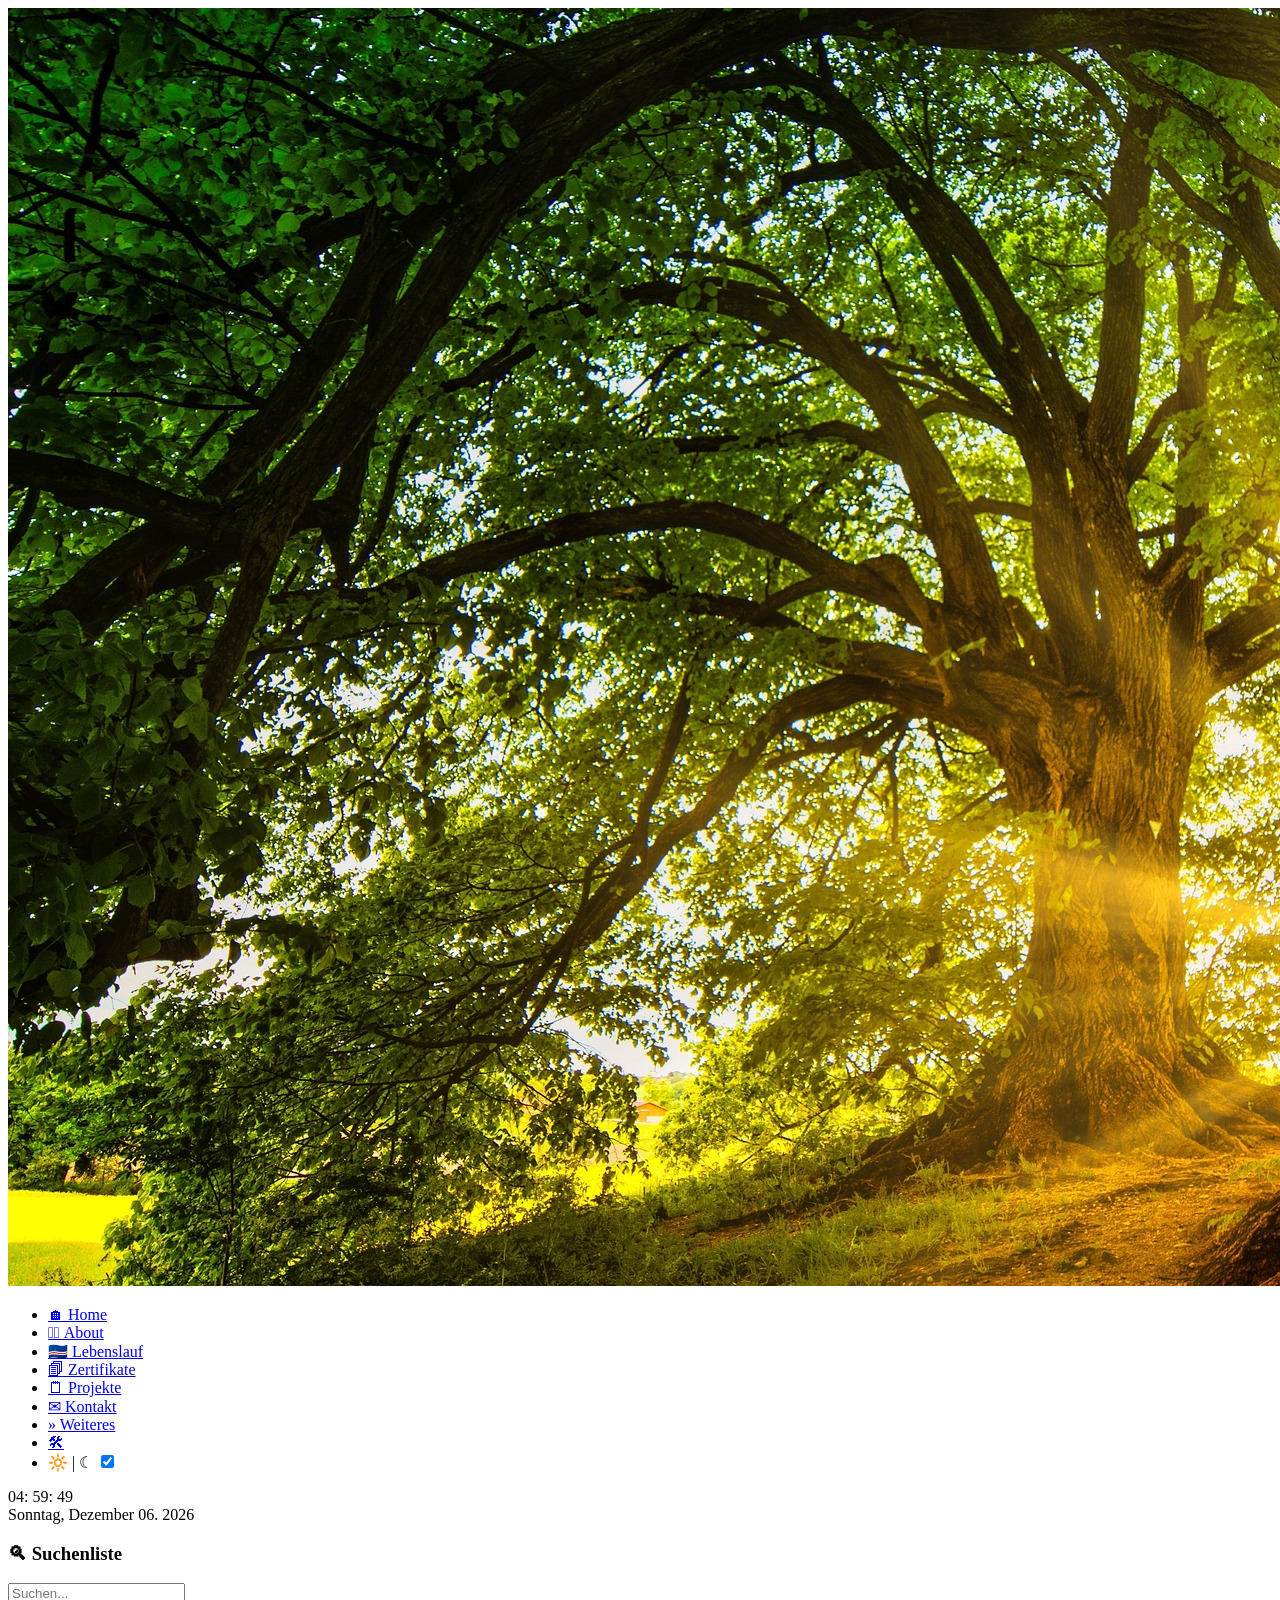
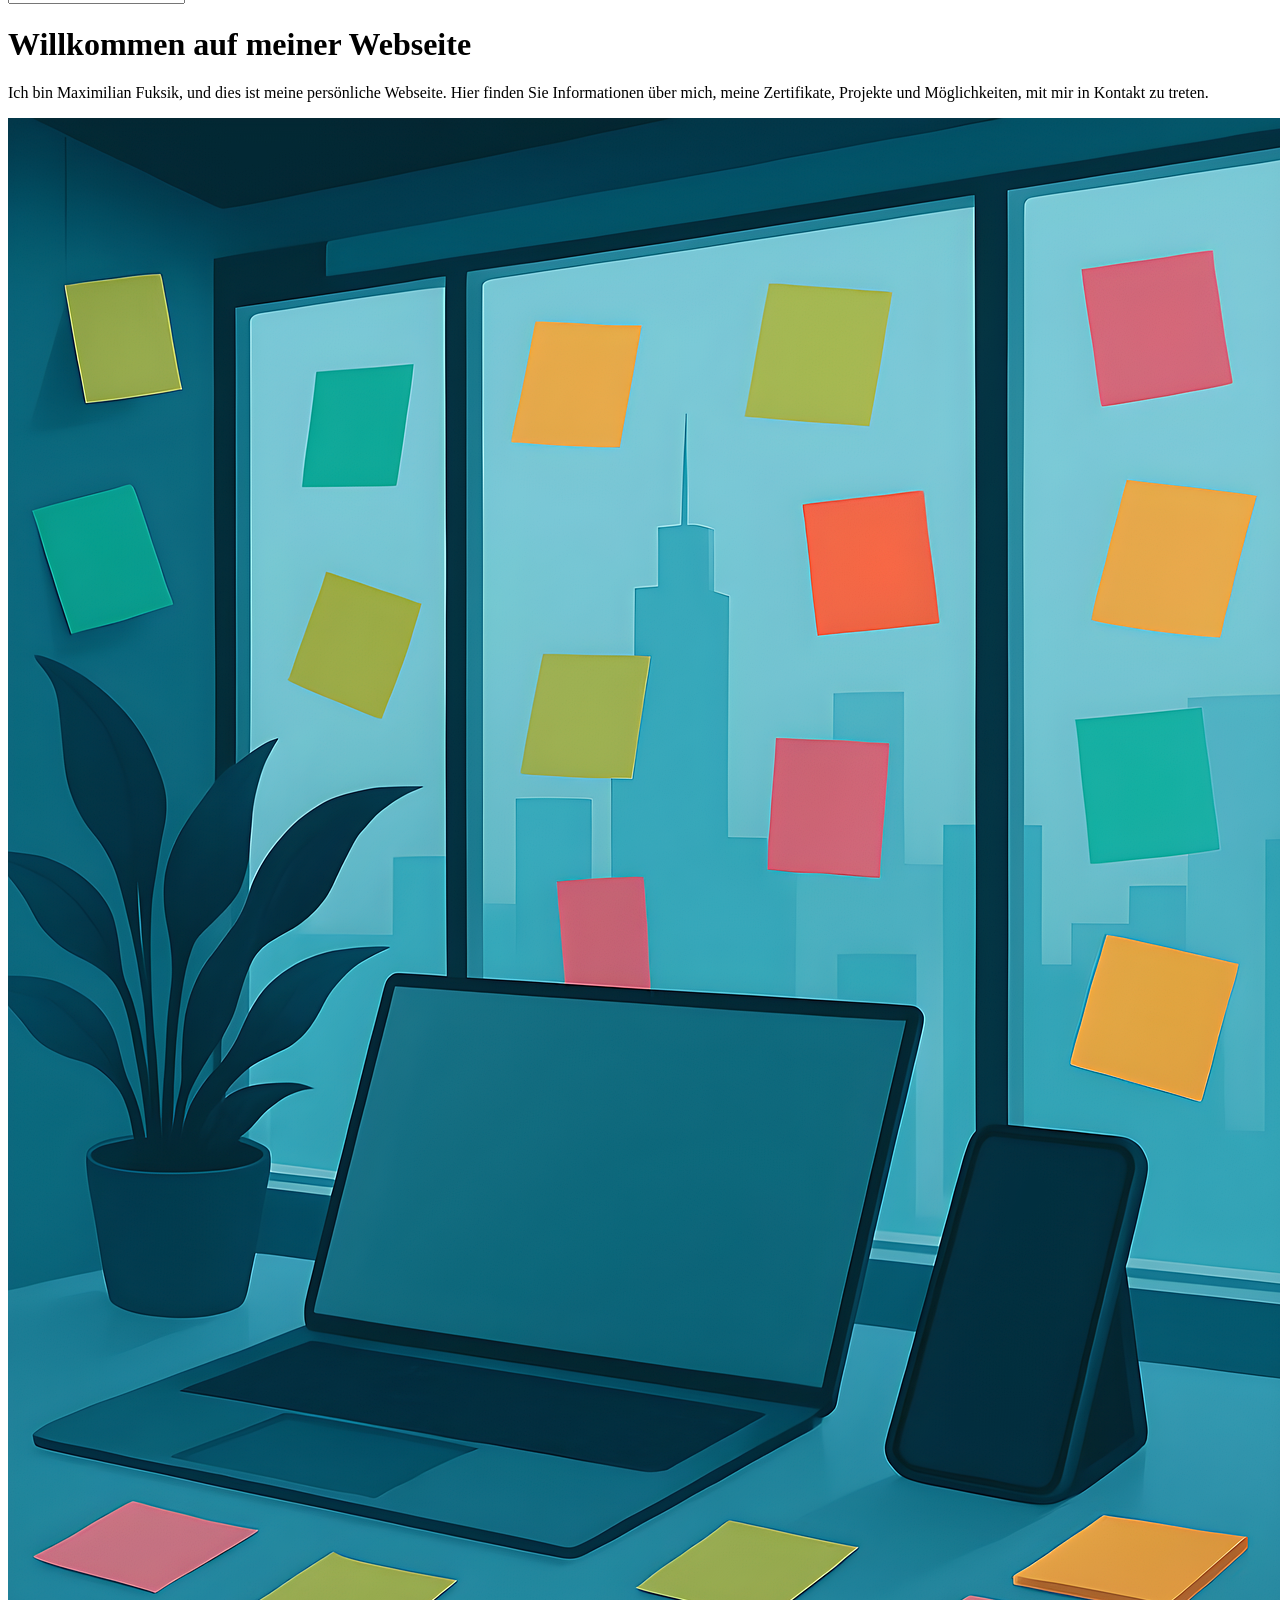
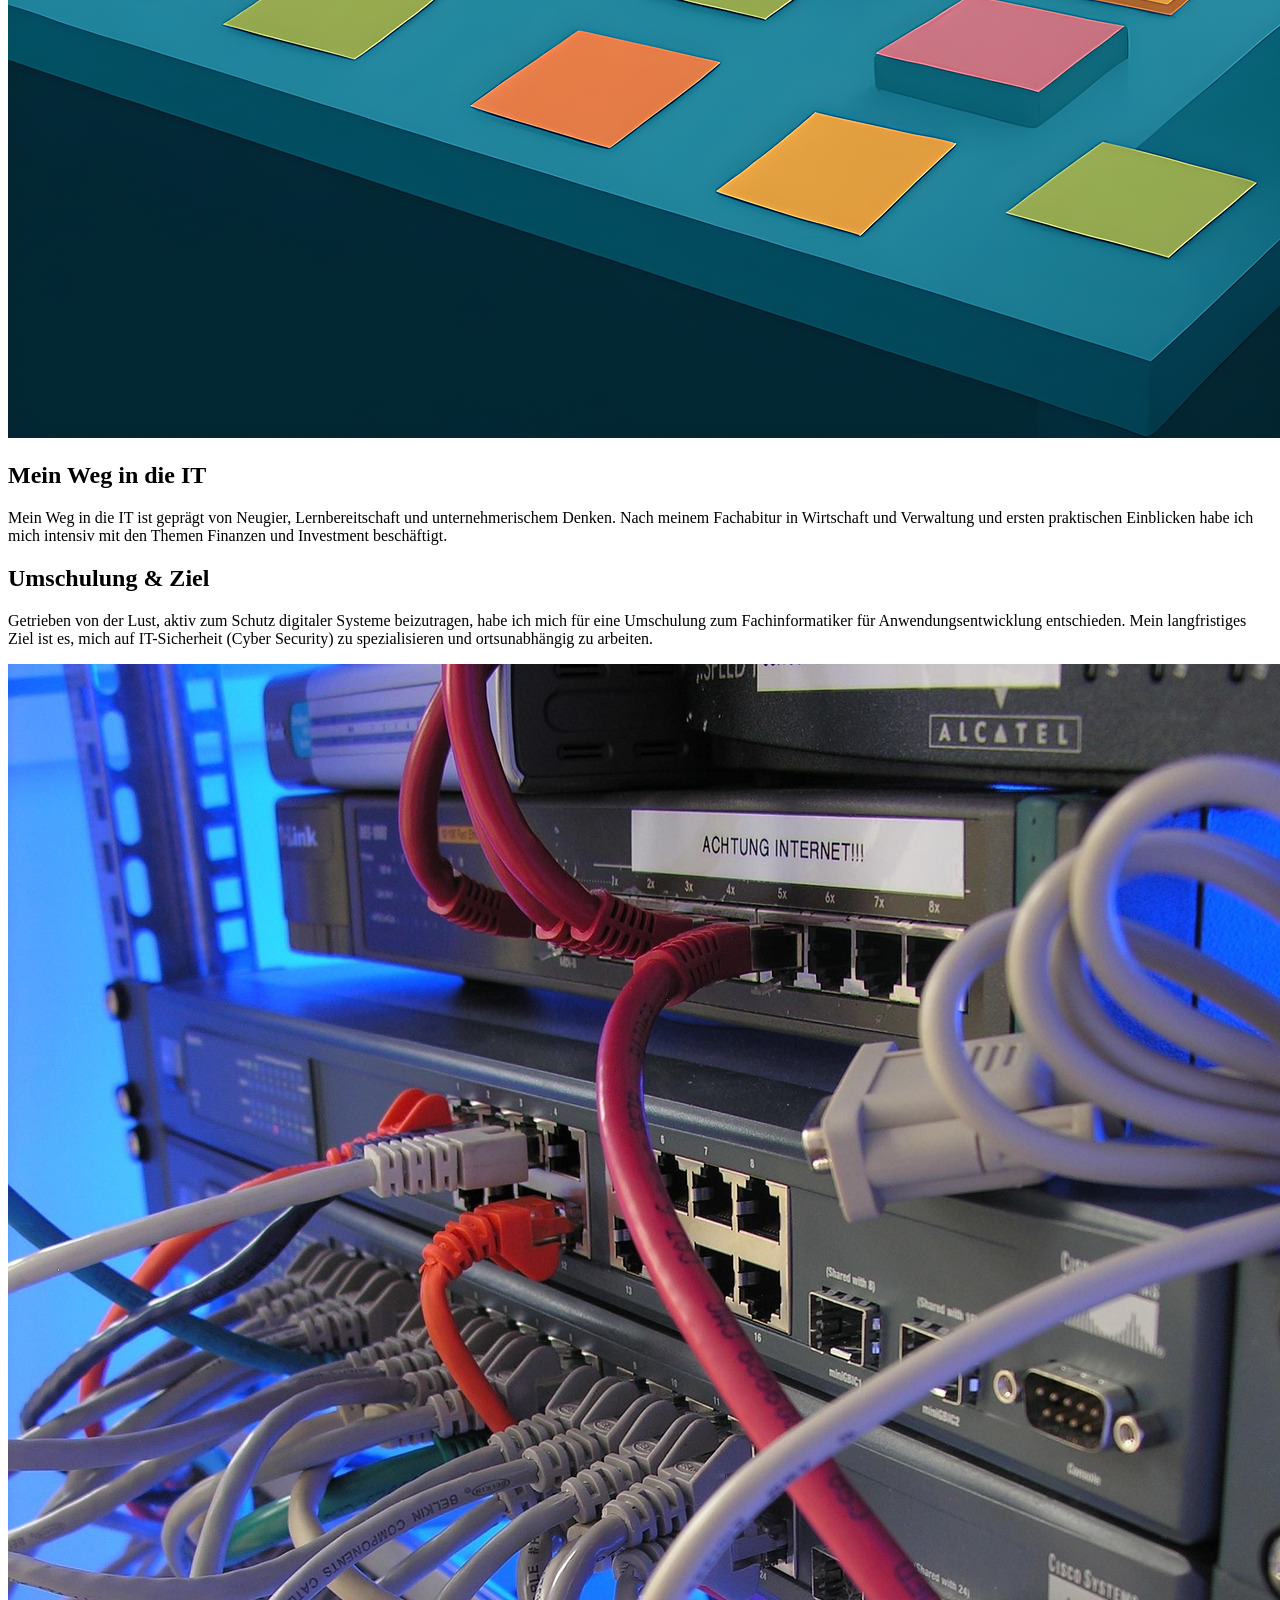
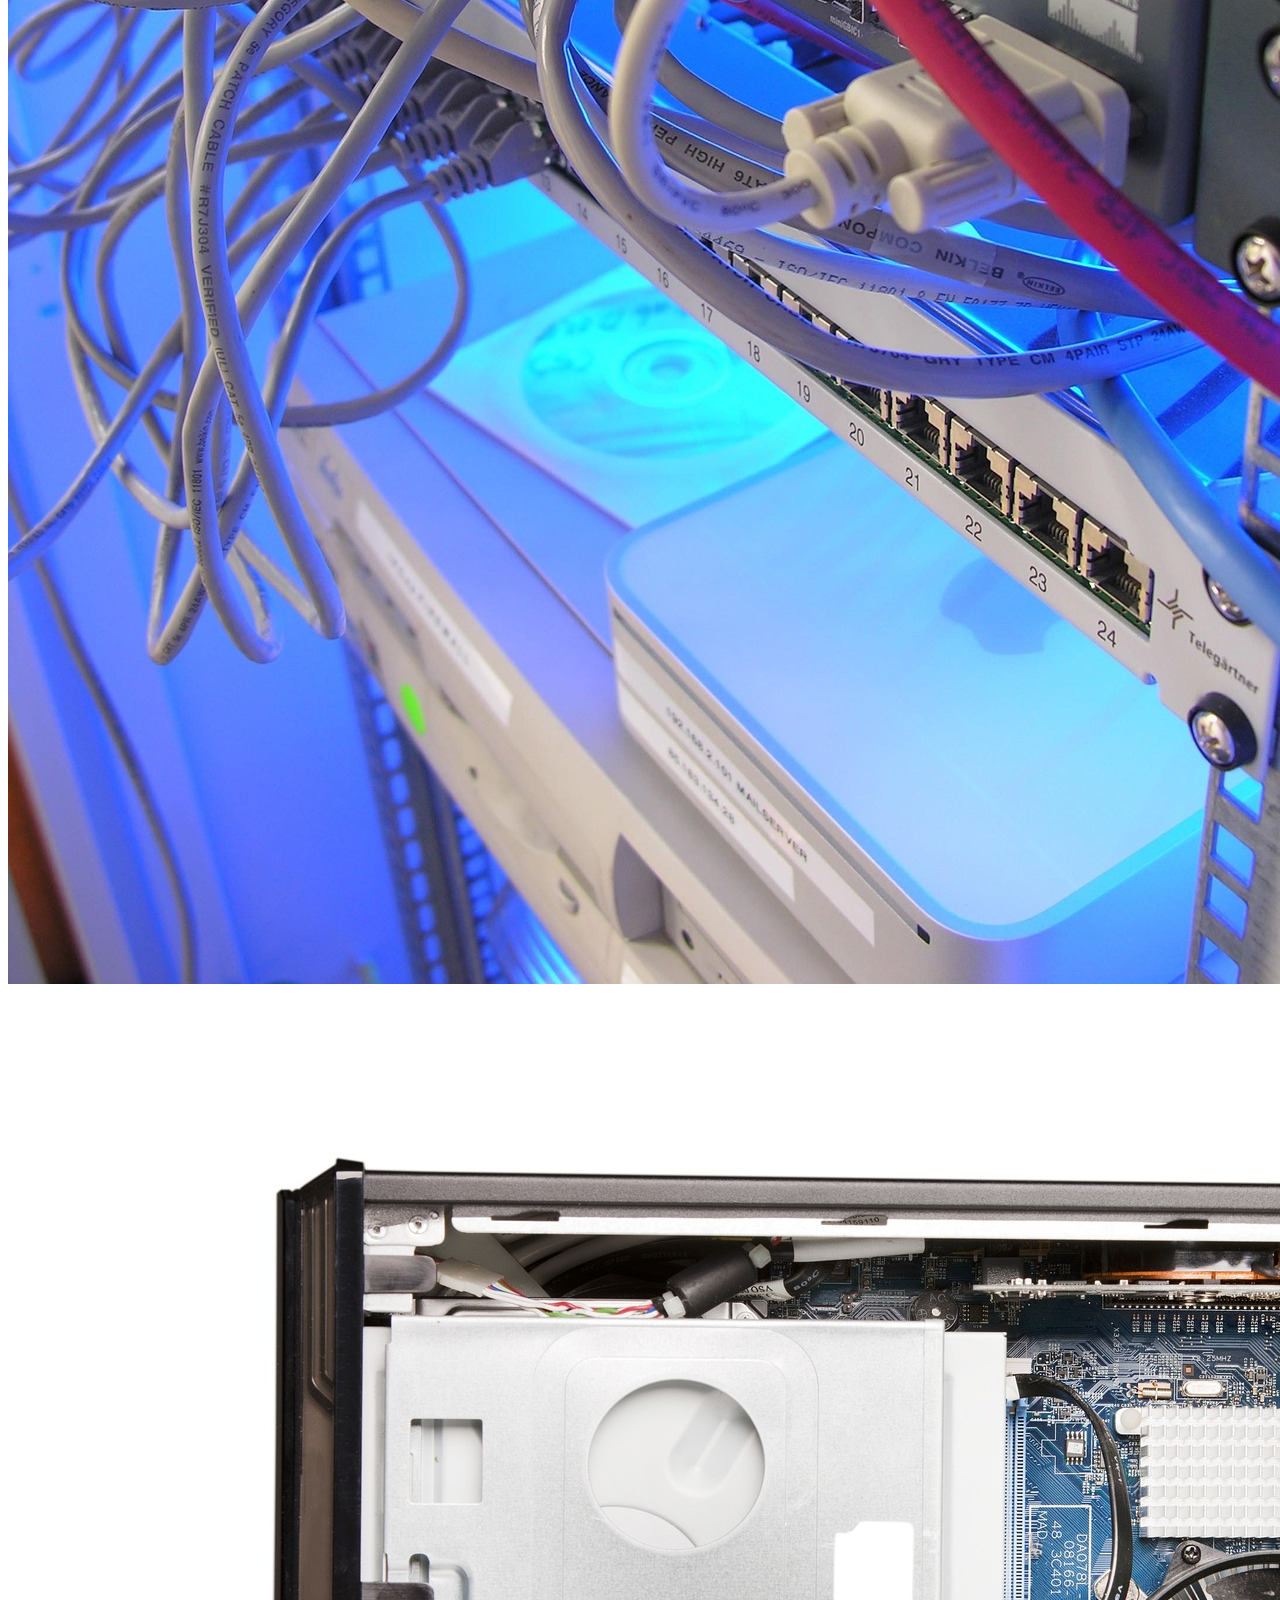
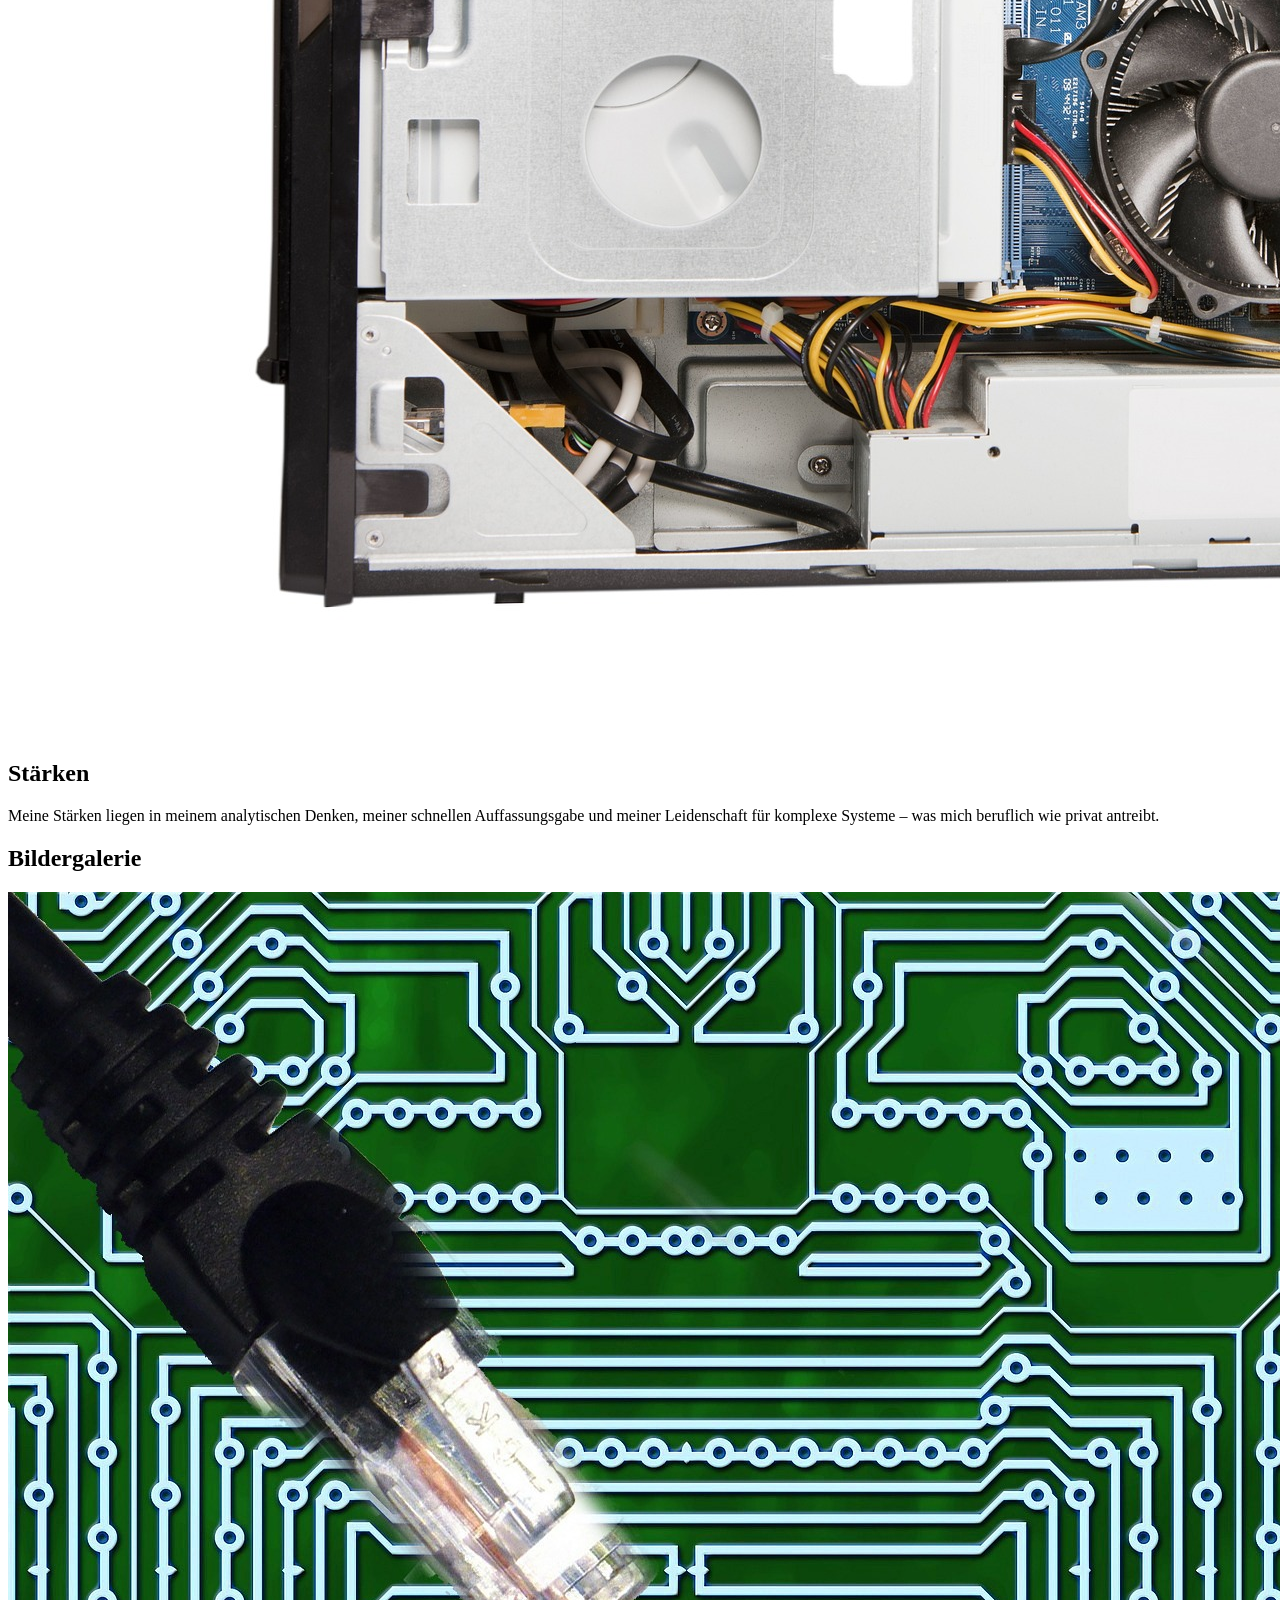
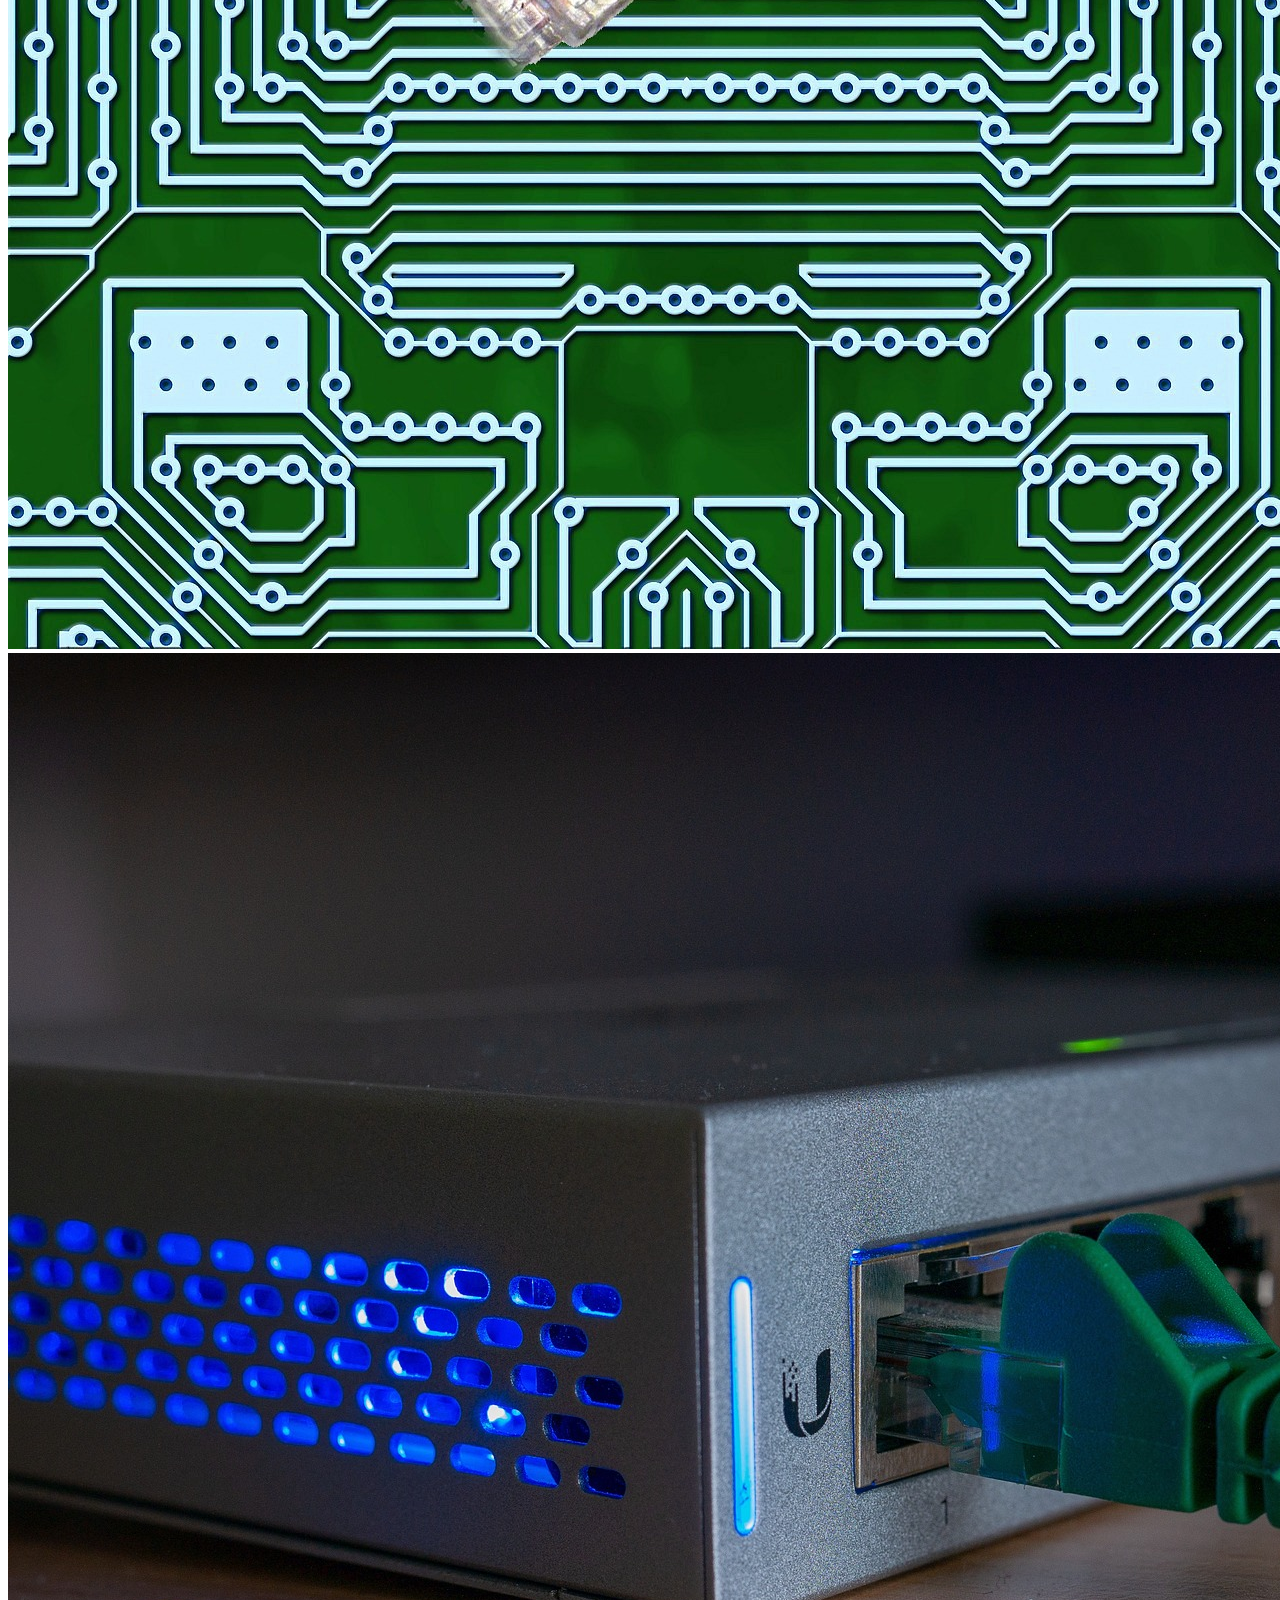
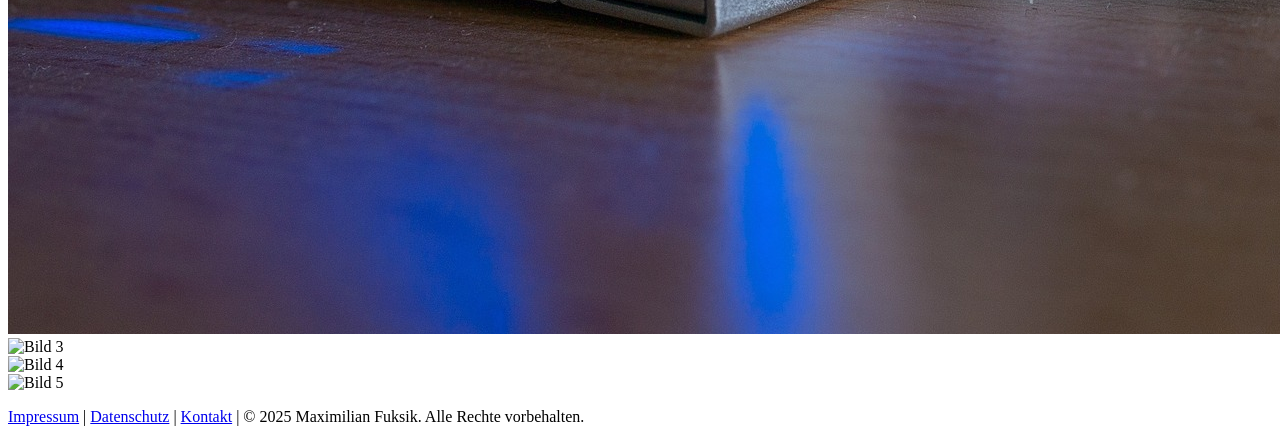
==== index.html @ 9f02c75e "Clean UP" ====
<!DOCTYPE html>
<html lang="de">
<head>
    <meta charset="UTF-8">
    <meta name="viewport" content="width=device-width, initial-scale=1.0">
    <link id="light" rel="stylesheet" href="/assets/stylesheet.css">
    <title>Maximilian Fuksik</title>
</head>
<body>
<!-- HEAD -->
        <header>
            <img src="/assets/images/trees-8563877_1920.jpg" class="header-image" alt="Header Bild mit Bäumen">
            <div class="header-content">
             <div class="icon"></div>
<!-- Navigations-Bar--> 
                <div id="nav">
                    <nav>
                        <ul>
                            <li><a href="index.html"> 🏠︎ Home</a></li>
                            <li><a href="about.html"> 𓂃🖊 About</a></li>
                            <li><a href="cv.html"> 🇨🇻 Lebenslauf</a></li>      
                            <li><a href="certificate.html"> 🗐 Zertifikate</a></li>    
                            <li><a href="project.html"> 🗒 Projekte</a></li>    <!-- In Progress -->
                            <li><a href="contact.html"> ✉ Kontakt</a></li>    <!-- In Progress -->
                            <li><a href="weiteres.html"> » Weiteres</a></li> <!-- In Progress -->
                            <li><a href="#"> 🛠 </a></li>
                            <!-- Dark Mode als Listenelement -->
                            <li class="dark-mode-item">
                                <span id="dayNight"> 🔆 | ☾ </span>
                                <label class="darkMode" for="toggle-checkbox">
                                    <input type="checkbox" id="toggle-checkbox">
                                    <span class="d-btn"></span>
                                </label>
                            </li>
                        </ul>
                    </nav>
                </div>
            </div>
<!-- Clock -->
            <div id="clock">
                <div class="time">
                    <span id="hours"></span><span class="separator">:</span>
                    <span id="minutes"></span><span class="separator">:</span>
                    <span id="seconds"></span>
                </div>
                <div id="date"></div>
            </div>
        </header>

<!-- EIN Container für alles -->
<div class="container">
    <!-- SIDEBAR -->
    <aside class="sidebar">
        <div class="widget search-widget">
            <h3> 🔍︎ Suchenliste</h3>
            <span class="search-icon"></span>
            <input type="text" placeholder="Suchen...">
        </div>
    </aside>
<!-- MAIN -->
    <main>
        <div class="welcome">
            <h1>Willkommen auf meiner Webseite</h1>
            <p>Ich bin Maximilian Fuksik, und dies ist meine persönliche Webseite. Hier finden Sie Informationen über mich, meine Zertifikate, Projekte und Möglichkeiten, mit mir in Kontakt zu treten.</p>
        </div>

<!-- Über mich mit Bild/Text Blöcken -->
        <section class="about-section">
            <div class="about-item">
                <div class="about-image">
                    <img src="/assets/images/office-9582092_1920.png" alt="Über mich Bild 1">
                </div>
                <div class="about-text">
                    <h2>Mein Weg in die IT</h2>
                    <p>Mein Weg in die IT ist geprägt von Neugier, Lernbereitschaft und unternehmerischem Denken. Nach meinem Fachabitur in Wirtschaft und Verwaltung und ersten praktischen Einblicken habe ich mich intensiv mit den Themen Finanzen und Investment beschäftigt.</p>
                </div>
            </div>

            <div class="about-item reverse">
                <div class="about-text">
                    <h2>Umschulung & Ziel</h2>
                    <p>Getrieben von der Lust, aktiv zum Schutz digitaler Systeme beizutragen, habe ich mich für eine Umschulung zum Fachinformatiker für Anwendungsentwicklung entschieden. Mein langfristiges Ziel ist es, mich auf IT-Sicherheit (Cyber Security) zu spezialisieren und ortsunabhängig zu arbeiten.</p>
                </div>
                <div class="about-image">
                    <img src="/assets/images/network-197303_1920.jpg" alt="Über mich Bild 2">
                </div>
            </div>

            <div class="about-item">
                <div class="about-image">
                    <img src="/assets/images/computer-2162153_1920.jpg" alt="Über mich Bild 3">
                </div>
                <div class="about-text">
                    <h2>Stärken</h2>
                    <p>Meine Stärken liegen in meinem analytischen Denken, meiner schnellen Auffassungsgabe und meiner Leidenschaft für komplexe Systeme – was mich beruflich wie privat antreibt.</p>
                </div>
            </div>
        </section>
        
<!-- Galerie -->
        <section class="gallery">
            <h2>Bildergalerie</h2>
            <div class="gallery-grid">
                <div class="gallery-item"><img src="/assets/images/circuit-board-279987_1920.jpg" alt="Bild 1"></div>
                <div class="gallery-item"><img src="/assets/images/switch-6955359_1920.jpg" alt="Bild 2"></div>
                <div class="gallery-item"><img src="pic/beispiel3.jpg" alt="Bild 3"></div>
                <div class="gallery-item"><img src="pic/beispiel4.jpg" alt="Bild 4"></div>
                <div class="gallery-item"><img src="pic/beispiel5.jpg" alt="Bild 5"></div>
            </div>
        </section>
    </main>
</div>
    
<!-- FOOTER -->
<footer>
    <p>
        <a href="/legal/legalnotice.html">Impressum</a> | 
        <a href="/legal/privacypolicy.html">Datenschutz</a> | 
        <a href="contact.html">Kontakt</a> | 
        © 2025 Maximilian Fuksik. Alle Rechte vorbehalten.
    </p>
</footer>

<script src="/assets/script.js"></script>
<script src="/assets/cv-loader.js"></script>
</body>
</html>
---- assets/stylesheet.css ----
/* Grundlegendes Styling */
:root {
    /* Primäre Farbpalette */
    --primary-color: #2c3e50;
    --secondary-color: #2c3e50;
    --accent-color: #e74c3c;
    
    /* Hintergrund Farben */
    --bg-color: #f8f9fa;
    --card-bg: #ffffff;
    --light-bg: #f9f9f9;
    
    /* Text Farben */
    --text-color: #333333;
    --text-light: #555555;
    --text-lighter: #777777;
    --text-on-dark: #ffffff;
    
    /* Border/Outline Farben */
    --border-color: #dddddd;
    --border-light: #eeeeee;
    
    /* Effekte */
    --shadow: 0 2px 15px rgba(0,0,0,0.08);
    --shadow-dark: 0 4px 12px rgba(0,0,0,0.25);
    --transition: all 0.3s ease;
    
    /* Spezielle Farben */
    --nav-bg: rgba(255, 255, 255, 0.15);
    --nav-border: rgba(255, 255, 255, 0.3);
    --clock-bg: rgba(255, 255, 255, 0.15);
    --footer-bg: var(--primary-color);
    --welcome-gradient: linear-gradient(135deg, var(--primary-color), var(--secondary-color));
    --header-gradient: linear-gradient(to bottom, rgba(0,0,0,0.7) 0%, rgba(0,0,0,0.3) 100%);
}

* {
    margin: 0;
    padding: 0;
    box-sizing: border-box;
    font-family: 'Segoe UI', Tahoma, Geneva, Verdana, sans-serif;
}

body {
    background-color: var(--bg-color);
    color: var(--text-color);
    line-height: 1.6;
    min-height: 100vh;
    display: flex;
    flex-direction: column;
}

/* Haupt-Container */
.container {
    max-width: 1800px;
    width: 100%;
    margin: 0 auto;
    display: grid;
    grid-template-columns: 1fr 3fr;
    grid-gap: 20px;
    padding: 0 20px;
    flex: 1;
}

/* Header */
header {
    width: 100%;
    position: relative;
    margin-bottom: 20px;
}

.header-image {
    width: 100%;
    height: 300px;
    object-fit: cover;
    display: block;
}

.header-content {
    position: absolute;
    top: 0;
    left: 0;
    width: 100%;
    height: 100%;
    display: flex;
    flex-direction: column;
    justify-content: space-between;
    padding: 20px;
    background: var(--header-gradient);
    color: var(--text-on-dark);
}

.icon {
    display: flex;
    flex-direction: column;
    gap: 8px;
}

.icon img {
    width: 50px;
    height: 50px;
    border-radius: 50%;
    background-color: var(--card-bg);
    padding: 2px;
}

.home-link {
    color: var(--text-on-dark);
    text-decoration: none;
    font-size: 18px;
    font-weight: 500;
}

/* Navigation */
#nav {
    background: var(--nav-bg);
    backdrop-filter: blur(6px);
    padding: 12px 20px;
    border-radius: 50px;
    border: 2px solid var(--nav-border);
    box-shadow: var(--shadow-dark);
    margin-top: 10px;
    position: relative;
}

#nav ul {
    display: flex;
    justify-content: center;
    align-items: center;
    list-style: none;
    gap: 25px;
    flex-wrap: nowrap;
    padding-left: 0;
    position: relative;
}

#nav ul li a {
    text-decoration: none;
    color: var(--text-on-dark);
    transition: color 0.3s;
    font-weight: 500;
    font-size: 18px;
    white-space: nowrap;
}

#nav ul li a:hover {
    color: var(--primary-color);
}

/* Darkmode Switch */
.dark-mode-item {
    position: absolute;
    right: 20px;
    top: 50%;
    transform: translateY(-50%);
    display: flex;
    align-items: center;
    gap: 10px;
    white-space: nowrap;
}

#dayNight {
    font-size: 18px;
    color: var(--text-on-dark);
    margin-right: 10px;
}

.darkMode {
    position: relative;
    display: inline-block;
    width: 60px;
    height: 30px;
}

.darkMode input {
    display: none;
}

.darkMode .d-btn {
    position: absolute;
    cursor: pointer;
    width: 100%;
    height: 100%;
    background-color: rgba(255, 255, 255, 0.2);
    backdrop-filter: blur(6px);
    border-radius: 30px;
    border: 1px solid rgba(255, 255, 255, 0.4);
    transition: background .3s;
}

.darkMode .d-btn::before {
    content: "";
    position: absolute;
    height: 24px;
    width: 24px;
    top: 3px;
    left: 3px;
    background: var(--card-bg);
    border-radius: 50%;
    transition: .3s;
}

.darkMode input:checked + .d-btn {
    background: rgba(0,0,0,0.3);
}

.darkMode input:checked + .d-btn:before {
    transform: translate(30px);
    background: var(--text-lighter); /*t c*/
}

/* Sidebar */
.sidebar {
    background-color: var(--card-bg);
    padding: 20px;
    border-radius: 8px;
    box-shadow: var(--shadow);
    grid-column: 1;
    height: fit-content;
    border: 1px solid var(--border-color);
}

.widget {
    margin-bottom: 30px;
}

.widget h3 {
    border-bottom: 2px solid var(--primary-color);
    padding-bottom: 10px;
    margin-bottom: 15px;
    color: var(--primary-color);
}

.search-widget {
    position: relative;
}

.search-widget input {
    padding-left: 40px;
    width: 100%;
    padding: 10px;
    border: 1px solid var(--border-color);
    border-radius: 4px;
    font-size: 16px;
    background-color: var(--card-bg);
    color: var(--text-color);
}

.search-widget input::placeholder {
    color: var(--text-lighter);
}

.search-icon {
    position: absolute;
    left: 12px;
    top: 10px;
    color: var(--text-lighter);
}

/* Main Content */
main {
    background-color: var(--card-bg);
    padding: 25px;
    border-radius: 8px;
    box-shadow: var(--shadow);
    grid-column: 2;
    margin-bottom: 30px;
    border: 1px solid var(--border-color);
}

h1, h2, h3, h4, h5, h6 {
    color: var(--text-color);
}

h2 {
    color: var(--primary-color);
    margin-bottom: 20px;
}

/* Welcome Section */
.welcome {
    margin-bottom: 40px;
    padding: 20px;
    background: var(--welcome-gradient);
    color: var(--text-on-dark);
    border-radius: 12px;
    border: 1px solid var(--border-color);
}

.welcome h1 {
    color: var(--text-on-dark);
    margin-bottom: 15px;
}

.welcome p {
    font-size: 1.1rem;
    line-height: 1.8;
    color: var(--text-on-dark);
}

/* About Section */
.about-section {
    display: flex;
    flex-direction: column;
    gap: 3rem;
    margin: 4rem 0;
}

.about-item {
    display: flex;
    align-items: center;
    gap: 2rem;
    flex-wrap: wrap;
    background-color: var(--light-bg);
    padding: 20px;
    border-radius: 12px;
    border: 1px solid var(--border-color);
}

.about-item.reverse {
    flex-direction: row-reverse;
}

.about-image {
    flex: 1 1 45%;
}

.about-image img {
    width: 100%;
    border-radius: 16px;
    box-shadow: var(--shadow);
    transition: var(--transition);
}

.about-image img:hover {
    transform: scale(1.03);
    box-shadow: 0 10px 25px rgba(0,0,0,0.25);
}

.about-text {
    flex: 1 1 50%;
}

.about-text h2 {
    font-size: 1.8rem;
    margin-bottom: 1rem;
    color: var(--text-color);
}

.about-text p {
    line-height: 1.6;
    color: var(--text-light);
}

/* Gallery */
.gallery {
    margin: 4rem 0;
}

.gallery h2 {
    text-align: center;
    margin-bottom: 2rem;
    font-size: 2rem;
    color: var(--text-color);
}

.gallery-grid {
    display: grid;
    grid-template-columns: repeat(auto-fit, minmax(250px, 1fr));
    gap: 1.5rem;
}

.gallery-item {
    overflow: hidden;
    border-radius: 16px;
    position: relative;
    box-shadow: var(--shadow);
    transition: var(--transition);
    background-color: var(--card-bg);
    border: 1px solid var(--border-color);
}

.gallery-item img {
    width: 100%;
    height: 200px;
    object-fit: cover;
    transition: var(--transition);
}

.gallery-item:hover {
    transform: translateY(-6px);
    box-shadow: var(--shadow-dark);
}

.gallery-item:hover img {
    transform: scale(1.08);
}

/* Buttons */
.btn, button {
    display: inline-block;
    background: var(--secondary-color);
    color: var(--text-on-dark);
    padding: 10px 20px;
    margin: 3px;
    border: none;
    border-radius: 6px;
    cursor: pointer;
    font-size: 16px;
    font-weight: 500;
    transition: var(--transition);
    text-align: center;
    text-decoration: none;
    width: fit-content;
    border: 1px solid var(--border-color);
}

.btn:hover, button:hover {
    background: var(--primary-color);
    transform: translateY(-2px);
    box-shadow: var(--shadow);
}

.btn-full {
    width: 100%;
}

/* Documents Section */
.documents-grid {
    display: grid;
    grid-template-columns: repeat(auto-fill, minmax(250px, 1fr));
    gap: 20px;
    margin-top: 20px;
}

.document-card {
    background: var(--light-bg);
    border-radius: 8px;
    overflow: hidden;
    box-shadow: var(--shadow);
    transition: var(--transition);
    border: 1px solid var(--border-color);
}

.document-card:hover {
    transform: translateY(-5px);
    box-shadow: var(--shadow-dark);
}

.document-icon {
    background: var(--primary-color);
    color: var(--text-on-dark);
    font-size: 2rem;
    padding: 20px;
    text-align: center;
}

.document-info {
    padding: 15px;
}

.document-info h4 {
    margin-bottom: 10px;
    color: var(--text-color);
}

.document-info p {
    color: var(--text-lighter);
}

.document-actions {
    display: flex;
    justify-content: space-between;
    margin-top: 10px;
}

/* Modal */
.modal {
    display: none;
    position: fixed;
    z-index: 1000;
    left: 0;
    top: 0;
    width: 100%;
    height: 100%;
    overflow: auto;
    background-color: rgba(0,0,0,0.7);
}

.modal-content {
    background-color: var(--card-bg);
    margin: 50px auto;
    padding: 20px;
    border-radius: 10px;
    width: 80%;
    max-width: 900px;
    position: relative;
    border: 1px solid var(--border-color);
    color: var(--text-color);
}

.close {
    color: var(--text-lighter);
    position: absolute;
    top: 10px;
    right: 20px;
    font-size: 28px;
    font-weight: bold;
    cursor: pointer;
}

.close:hover {
    color: var(--text-color);
}

/* Contact Form */
.form-group {
    margin-bottom: 20px;
}

.form-group label {
    display: block;
    margin-bottom: 8px;
    font-weight: bold;
    color: var(--text-color);
}

.form-group input, .form-group textarea {
    width: 100%;
    padding: 12px;
    border: 1px solid var(--border-color);
    border-radius: 4px;
    font-size: 1rem;
    background-color: var(--card-bg);
    color: var(--text-color);
}

.form-group input::placeholder,
.form-group textarea::placeholder {
    color: var(--text-lighter);
}

.form-group textarea {
    min-height: 150px;
    resize: vertical;
}

/* Upload Section */
.upload-section {
    margin-bottom: 30px;
}

.upload-area {
    border: 2px dashed var(--border-color);
    padding: 30px;
    text-align: center;
    border-radius: 8px;
    margin-bottom: 20px;
    transition: var(--transition);
    background-color: var(--light-bg);
}

.upload-area:hover {
    border-color: var(--primary-color);
    background-color: var(--bg-color);
}

.upload-icon {
    font-size: 3rem;
    color: var(--primary-color);
    margin-bottom: 15px;
}

/* Timeline Section */
.timeline-section {
    margin: 4rem 0;
    padding: 2rem;
}

.timeline-section h2 {
    text-align: center;
    margin-bottom: 2rem;
    font-size: 2rem;
    color: var(--text-color);
}

.timeline-box, .resume-documents {
    background: var(--card-bg);
    padding: 2rem;
    border-radius: 16px;
    box-shadow: var(--shadow-dark);
    width: 100%;
    border: 1px solid var(--border-color);
}

/* Horizontal Timeline */
.timeline-horizontal {
    display: flex;
    justify-content: space-between;
    align-items: center;
    position: relative;
    margin: 2rem 0;
    padding: 0 1rem;
}

.timeline-horizontal::before {
    content: '';
    position: absolute;
    top: 50%;
    left: 0;
    width: 100%;
    height: 3px;
    background: var(--primary-color);
    transform: translateY(-50%);
    z-index: 1;
}

.timeline-horizontal.second-row {
    margin-top: 6rem;
}

.timeline-item {
    position: relative;
    text-align: center;
    z-index: 2;
}

.timeline-year {
    width: 60px;
    height: 60px;
    line-height: 60px;
    border-radius: 50%;
    background: var(--card-bg);
    border: 3px solid var(--primary-color);
    font-weight: bold;
    color: var(--primary-color);
    cursor: pointer;
    margin: 0 auto;
    transition: var(--transition);
    z-index: 5;
}

.timeline-year:hover {
    background: var(--primary-color);
    color: var(--text-on-dark);
}

/* Tooltip */
.timeline-tooltip {
    display: none;
    position: absolute;
    top: 70px;
    left: 50%;
    transform: translateX(-50%);
    background: var(--light-bg);
    border: 1px solid var(--border-color);
    padding: 0.8rem 1rem;
    border-radius: 8px;
    box-shadow: var(--shadow);
    min-width: 220px;
    z-index: 10;
    color: var(--text-color);
}

.timeline-item:hover .timeline-tooltip {
    display: block;
    animation: fadeIn 0.3s ease;
}

@keyframes fadeIn {
    from { opacity: 0; transform: translateY(-10px) scale(0.95); }
    to { opacity: 1; transform: translateY(0) scale(1); }
}

/* Skills Section */
.skills-section {
    margin: 3rem 0;
    padding: 2rem;
    background: var(--card-bg);
    border-radius: 16px;
    box-shadow: var(--shadow-dark);
    border: 1px solid var(--border-color);
}

.skills-section h2 {
    text-align: center;
    margin-bottom: 2rem;
    font-size: 2rem;
    color: var(--text-color);
}

.skill-category {
    margin-bottom: 2rem;
}

.skill-category h3 {
    margin-bottom: 1rem;
    color: var(--primary-color);
    border-left: 5px solid var(--primary-color);
    padding-left: 10px;
    font-size: 1.2rem;
}

.skills-grid {
    display: grid;
    grid-template-columns: repeat(auto-fit, minmax(200px, 1fr));
    gap: 1.2rem 2rem;
}

.skill span {
    display: block;
    margin-bottom: 0.3rem;
    font-size: 0.95rem;
    font-weight: 500;
    color: var(--primary-color);
}

.skill-bar {
    background: var(--border-light);
    border-radius: 12px;
    overflow: hidden;
    height: 14px;
    position: relative;
}

.skill-progress {
    height: 100%;
    width: 0;
    background: linear-gradient(90deg, var(--primary-color), var(--secondary-color), var(--accent-color));
    border-radius: 12px;
    transition: var(--transition);
}

.skill:hover .skill-progress {
    filter: brightness(1.2);
    transform: scaleY(1.2);
}

/* Project Cards */
.projects-grid {
    display: grid;
    grid-template-columns: repeat(auto-fill, minmax(280px, 1fr));
    gap: 20px;
}

.project-card {
    background: var(--light-bg);
    border-radius: 8px;
    padding: 20px;
    border-left: 4px solid var(--primary-color);
    box-shadow: var(--shadow);
    transition: var(--transition);
    border: 1px solid var(--border-color);
}

.project-card:hover {
    transform: translateY(-5px);
    box-shadow: var(--shadow-dark);
}

.project-card h3 {
    color: var(--text-color);
    margin-bottom: 10px;
    font-size: 1.4rem;
}

.project-card p {
    font-size: 1rem;
    color: var(--text-light);
    line-height: 1.5;
}

/* Footer */
footer {
    text-align: center;
    padding: 20px;
    margin-top: 40px;
    background-color: var(--footer-bg);
    border-radius: 8px;
    width: 100%;
}

footer p {
    background: var(--nav-bg);
    backdrop-filter: blur(6px);
    border-radius: 50px;
    border: 2px solid var(--nav-border);
    padding: 12px 20px;
    display: inline-block;
    color: var(--text-on-dark);
    font-weight: 500;
    transition: var(--transition);
}

footer p a {
    text-decoration: none;
    color: var(--text-on-dark);
    margin: 0 10px;
    transition: var(--transition);
}

footer p a:hover {
    color: var(--primary-color);
}

/* Uhr */
#clock {
    position: absolute;
    top: 15px;
    right: 20px;
    background: var(--clock-bg);
    padding: 12px 18px;
    border-radius: 15px;
    color: var(--text-on-dark);
    text-align: center;
    box-shadow: var(--shadow-dark);
    border: 2px solid var(--nav-border);
    backdrop-filter: blur(6px);
    min-width: 120px;
}

#clock .time {
    font-size: 1.2rem;
    font-weight: 600;
    letter-spacing: 2px;
}

#clock #date {
    font-size: 0.8rem;
    margin-top: 4px;
    opacity: 0.85;
}

/* Responsive Anpassungen */
@media (max-width: 1200px) {
    .container {
        max-width: 100%;
    }
    
    #clock {
        right: 20px;
    }
}

@media (max-width: 992px) {
    .container {
        grid-template-columns: 1fr;
        grid-gap: 15px;
    }
    
    .sidebar {
        grid-column: 1;
        margin-bottom: 20px;
    }
    
    main {
        grid-column: 1;
    }
    
    #nav ul {
        flex-wrap: wrap;
        justify-content: center;
        gap: 15px;
        padding-right: 80px;
    }
    
    .dark-mode-item {
        position: absolute;
        right: 20px;
        top: 50%;
        transform: translateY(-50%);
    }
}

@media (max-width: 768px) {
    .header-image {
        height: 250px;
    }
    
    #nav {
        padding: 10px 15px;
        padding-right: 80px;
    }
    
    #nav ul {
        flex-direction: column;
        gap: 10px;
        padding-right: 0;
    }
    
    #nav ul li a {
        font-size: 16px;
    }
    
    .dark-mode-item {
        position: static;
        transform: none;
        justify-content: center;
        margin-top: 10px;
        order: 1;
        width: 100%;
    }
    
    #clock {
        position: relative;
        top: auto;
        right: auto;
        margin: 10px auto;
        display: inline-block;
    }
    
    .about-item, .about-item.reverse {
        flex-direction: column;
    }
    
    .about-image, .about-text {
        flex: 1 1 100%;
    }
    
    .gallery-grid {
        grid-template-columns: repeat(auto-fit, minmax(150px, 1fr));
    }
    
    .projects-grid, .documents-grid {
        grid-template-columns: 1fr;
    }
}

/* ============================================
   JSON CV STYLES - Für deine Bewerbungsseite
   ============================================ */

/* JSON Loading & Error States */
.json-loading {
    text-align: center;
    padding: 20px;
    color: var(--secondary-text, #666);
    font-style: italic;
    background: var(--card-bg, #f8f9fa);
    border-radius: 8px;
    margin: 10px 0;
    border: 1px dashed var(--border-color, #ddd);
}

.json-error {
    text-align: center;
    padding: 20px;
    color: #e74c3c;
    background: rgba(231, 76, 60, 0.1);
    border-radius: 8px;
    border-left: 4px solid #e74c3c;
    margin: 10px 0;
    font-weight: 500;
}

.json-success {
    color: #27ae60;
    text-align: center;
    padding: 15px;
    background: rgba(39, 174, 96, 0.1);
    border-radius: 8px;
    margin: 10px 0;
}

/* Persönliche Daten - JSON Version */
.json-personal-data p {
    margin: 8px 0;
    line-height: 1.5;
}

.json-personal-data strong {
    color: var(--text-color, #333);
    font-weight: 600;
}

/* Work Experience Items */
.work-item {
    background: var(--card-bg, #ffffff);
    padding: 20px;
    margin-bottom: 20px;
    border-radius: 10px;
    border-left: 4px solid var(--primary-color, #4db8ff);
    box-shadow: 0 2px 10px var(--shadow-color, rgba(0,0,0,0.08));
    transition: all 0.3s ease;
    position: relative;
    overflow: hidden;
}

.work-item:hover {
    transform: translateY(-2px);
    box-shadow: 0 4px 15px var(--shadow-color, rgba(0,0,0,0.12));
    border-left-width: 6px;
}

.work-item.last {
    margin-bottom: 0;
}

.work-item::before {
    content: '';
    position: absolute;
    top: 0;
    left: 0;
    width: 100%;
    height: 3px;
    background: linear-gradient(90deg, var(--primary-color, #4db8ff), transparent);
    opacity: 0.3;
}

.job-header h3 {
    margin: 0 0 8px 0;
    color: var(--text-color, #333);
    font-size: 1.2rem;
    font-weight: 600;
}

.job-meta {
    display: flex;
    flex-wrap: wrap;
    gap: 15px;
    margin-bottom: 15px;
    color: var(--secondary-text, #666);
    font-size: 0.95rem;
    align-items: center;
}

.job-meta .company {
    font-weight: 600;
    color: var(--primary-color, #4db8ff);
    background: rgba(77, 184, 255, 0.1);
    padding: 3px 10px;
    border-radius: 4px;
}

.job-meta .location::before,
.job-meta .period::before {
    margin-right: 5px;
    opacity: 0.7;
}

.job-responsibilities {
    margin: 0;
    padding-left: 20px;
    list-style-type: none;
}

.job-responsibilities li {
    margin-bottom: 8px;
    padding-left: 25px;
    position: relative;
    line-height: 1.5;
    color: var(--text-color, #555);
}

.job-responsibilities li::before {
    content: '▸';
    position: absolute;
    left: 0;
    color: var(--primary-color, #4db8ff);
    font-weight: bold;
}

/* Education Items */
.education-item {
    background: var(--card-bg, #ffffff);
    padding: 18px;
    margin-bottom: 15px;
    border-radius: 8px;
    border-left: 4px solid #36d399;
    box-shadow: 0 2px 8px var(--shadow-color, rgba(0,0,0,0.05));
    transition: all 0.3s ease;
}

.education-item:hover {
    transform: translateX(5px);
    box-shadow: 0 4px 12px var(--shadow-color, rgba(0,0,0,0.1));
}

.education-item.last {
    margin-bottom: 0;
}

.education-header h3 {
    margin: 0 0 8px 0;
    color: var(--text-color, #333);
    font-size: 1.1rem;
    font-weight: 600;
}

.education-meta {
    display: flex;
    justify-content: space-between;
    align-items: center;
    flex-wrap: wrap;
    gap: 10px;
    color: var(--secondary-text, #666);
    font-size: 0.9rem;
}

.education-meta .institution {
    font-weight: 600;
    color: #36d399;
    background: rgba(54, 211, 153, 0.1);
    padding: 2px 8px;
    border-radius: 4px;
}

.education-meta .period::before {
    content: '📅';
    margin-right: 5px;
    opacity: 0.7;
}

/* Skills Container */
.skills-container {
    background: var(--card-bg, #ffffff);
    padding: 20px;
    border-radius: 10px;
    box-shadow: 0 2px 10px var(--shadow-color, rgba(0,0,0,0.08));
}

.skills-category {
    margin-bottom: 25px;
    padding-bottom: 20px;
    border-bottom: 1px solid var(--border-color, #eee);
}

.skills-category:last-child {
    margin-bottom: 0;
    padding-bottom: 0;
    border-bottom: none;
}

.skills-category h4 {
    margin: 0 0 12px 0;
    color: var(--text-color, #333);
    font-size: 1.1rem;
    font-weight: 600;
    display: flex;
    align-items: center;
    gap: 8px;
}

.skills-category h4::after {
    content: '';
    flex: 1;
    height: 1px;
    background: var(--border-color, #eee);
    margin-left: 10px;
}

.skills-list {
    display: flex;
    flex-wrap: wrap;
    gap: 10px;
    margin-top: 5px;
}

/* Skill Tags - Unterschiedliche Farben für Kategorien */
.skill-tag {
    display: inline-block;
    padding: 6px 14px;
    border-radius: 20px;
    font-size: 0.85rem;
    font-weight: 500;
    transition: all 0.3s ease;
    cursor: default;
    border: 1px solid transparent;
}

/* Sprachen */
.skills-list.languages .skill-tag {
    background: linear-gradient(135deg, #4db8ff, #3498db);
    color: white;
    box-shadow: 0 2px 5px rgba(77, 184, 255, 0.3);
}

/* Software */
.skills-list.software .skill-tag {
    background: linear-gradient(135deg, #36d399, #27ae60);
    color: white;
    box-shadow: 0 2px 5px rgba(54, 211, 153, 0.3);
}

/* Abilities */
.skills-list.abilities .skill-tag {
    background: linear-gradient(135deg, #9b59b6, #8e44ad);
    color: white;
    box-shadow: 0 2px 5px rgba(155, 89, 182, 0.3);
}

.skill-tag:hover {
    transform: translateY(-2px);
    box-shadow: 0 4px 8px rgba(0,0,0,0.15);
}

/* Führerschein */
.license {
    color: var(--text-color, #333);
    font-weight: 500;
    padding: 8px 15px;
    background: var(--card-bg, #f8f9fa);
    border-radius: 8px;
    border-left: 4px solid #f39c12;
    display: inline-block;
}

/* Interests */
.interests-list {
    display: flex;
    flex-wrap: wrap;
    gap: 8px;
    margin-top: 10px;
}

.interest-tag {
    display: inline-block;
    padding: 5px 12px;
    background: linear-gradient(135deg, #ff7675, #e74c3c);
    color: white;
    border-radius: 15px;
    font-size: 0.8rem;
    transition: all 0.3s ease;
    cursor: default;
    box-shadow: 0 2px 4px rgba(231, 76, 60, 0.2);
}

.interest-tag:hover {
    transform: scale(1.05);
    box-shadow: 0 3px 6px rgba(231, 76, 60, 0.3);
}

/* Timeline mit JSON-Daten */
.timeline-item.has-data {
    background: rgba(77, 184, 255, 0.05);
    border: 1px solid rgba(77, 184, 255, 0.2);
    border-radius: 6px;
    padding: 10px;
    transition: all 0.3s ease;
}

.timeline-item.work-year {
    border-color: #4db8ff;
    background: rgba(77, 184, 255, 0.1);
}

.timeline-item.education-year {
    border-color: #36d399;
    background: rgba(54, 211, 153, 0.1);
}

.timeline-item.has-data:hover {
    transform: translateY(-3px);
    box-shadow: 0 4px 8px rgba(0,0,0,0.1);
    background: rgba(77, 184, 255, 0.15);
}

.timeline-item.has-data .timeline-year {
    color: var(--primary-color, #4db8ff);
    font-weight: 700;
    font-size: 1.1rem;
}

/* JSON Sections Container */
.work-experience-json,
.education-json,
.skills-json {
    background: var(--card-bg, #ffffff);
    border-radius: 12px;
    padding: 25px;
    margin-bottom: 25px;
    box-shadow: 0 4px 15px var(--shadow-color, rgba(0,0,0,0.1));
    border: 1px solid var(--border-color, #e0e0e0);
    position: relative;
    overflow: hidden;
}

.work-experience-json::before,
.education-json::before,
.skills-json::before {
    content: '';
    position: absolute;
    top: 0;
    left: 0;
    width: 100%;
    height: 4px;
    background: linear-gradient(90deg, var(--primary-color, #4db8ff), #36d399, #9b59b6);
}

.work-experience-json h2,
.education-json h2,
.skills-json h2 {
    color: var(--text-color, #333);
    margin-bottom: 20px;
    padding-bottom: 15px;
    border-bottom: 2px solid var(--border-color, #e0e0e0);
    font-size: 1.5rem;
    font-weight: 600;
    display: flex;
    align-items: center;
    gap: 10px;
}

/* Responsive Design für JSON Sections */
@media (max-width: 768px) {
    .work-item,
    .education-item,
    .skills-container {
        padding: 15px;
    }
    
    .job-meta {
        flex-direction: column;
        gap: 8px;
        align-items: flex-start;
    }
    
    .education-meta {
        flex-direction: column;
        align-items: flex-start;
        gap: 5px;
    }
    
    .skills-list {
        gap: 8px;
    }
    
    .skill-tag,
    .interest-tag {
        font-size: 0.8rem;
        padding: 5px 10px;
    }
    
    .work-experience-json,
    .education-json,
    .skills-json {
        padding: 20px;
    }
    
    .work-experience-json h2,
    .education-json h2,
    .skills-json h2 {
        font-size: 1.3rem;
    }
}

/* Animationen */
@keyframes fadeIn {
    from {
        opacity: 0;
        transform: translateY(10px);
    }
    to {
        opacity: 1;
        transform: translateY(0);
    }
}

.work-item,
.education-item,
.skills-category,
.timeline-item.has-data {
    animation: fadeIn 0.5s ease forwards;
}

/* Verzögerte Animationen für Items */
.work-item:nth-child(1) { animation-delay: 0.1s; }
.work-item:nth-child(2) { animation-delay: 0.2s; }
.work-item:nth-child(3) { animation-delay: 0.3s; }
.work-item:nth-child(4) { animation-delay: 0.4s; }
.work-item:nth-child(5) { animation-delay: 0.5s; }

.education-item:nth-child(1) { animation-delay: 0.2s; }
.education-item:nth-child(2) { animation-delay: 0.3s; }
.education-item:nth-child(3) { animation-delay: 0.4s; }
.education-item:nth-child(4) { animation-delay: 0.5s; }

/* Print Styles */
@media print {
    .work-item,
    .education-item,
    .skills-container {
        break-inside: avoid;
        box-shadow: none;
        border: 1px solid #ddd;
    }
    
    .skill-tag,
    .interest-tag {
        background: #f5f5f5 !important;
        color: #333 !important;
        box-shadow: none !important;
        border: 1px solid #ddd !important;
    }
}
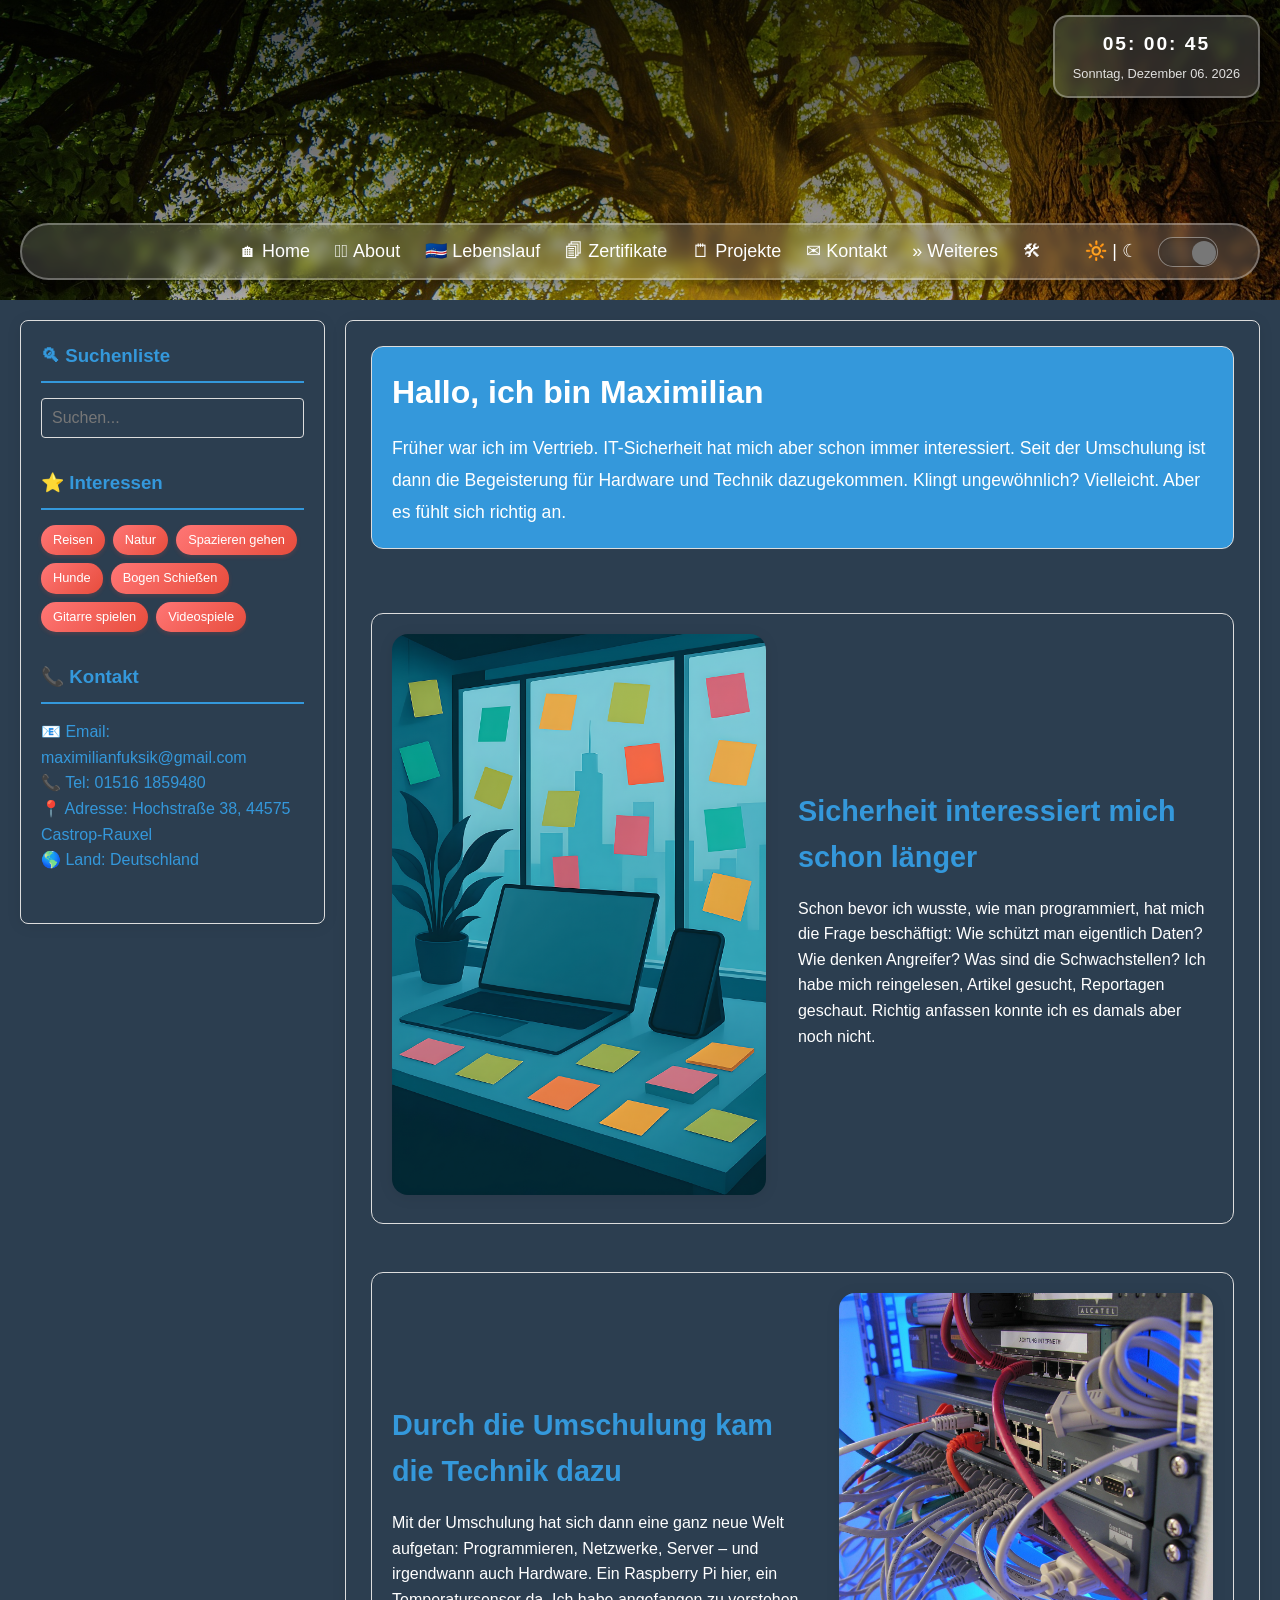
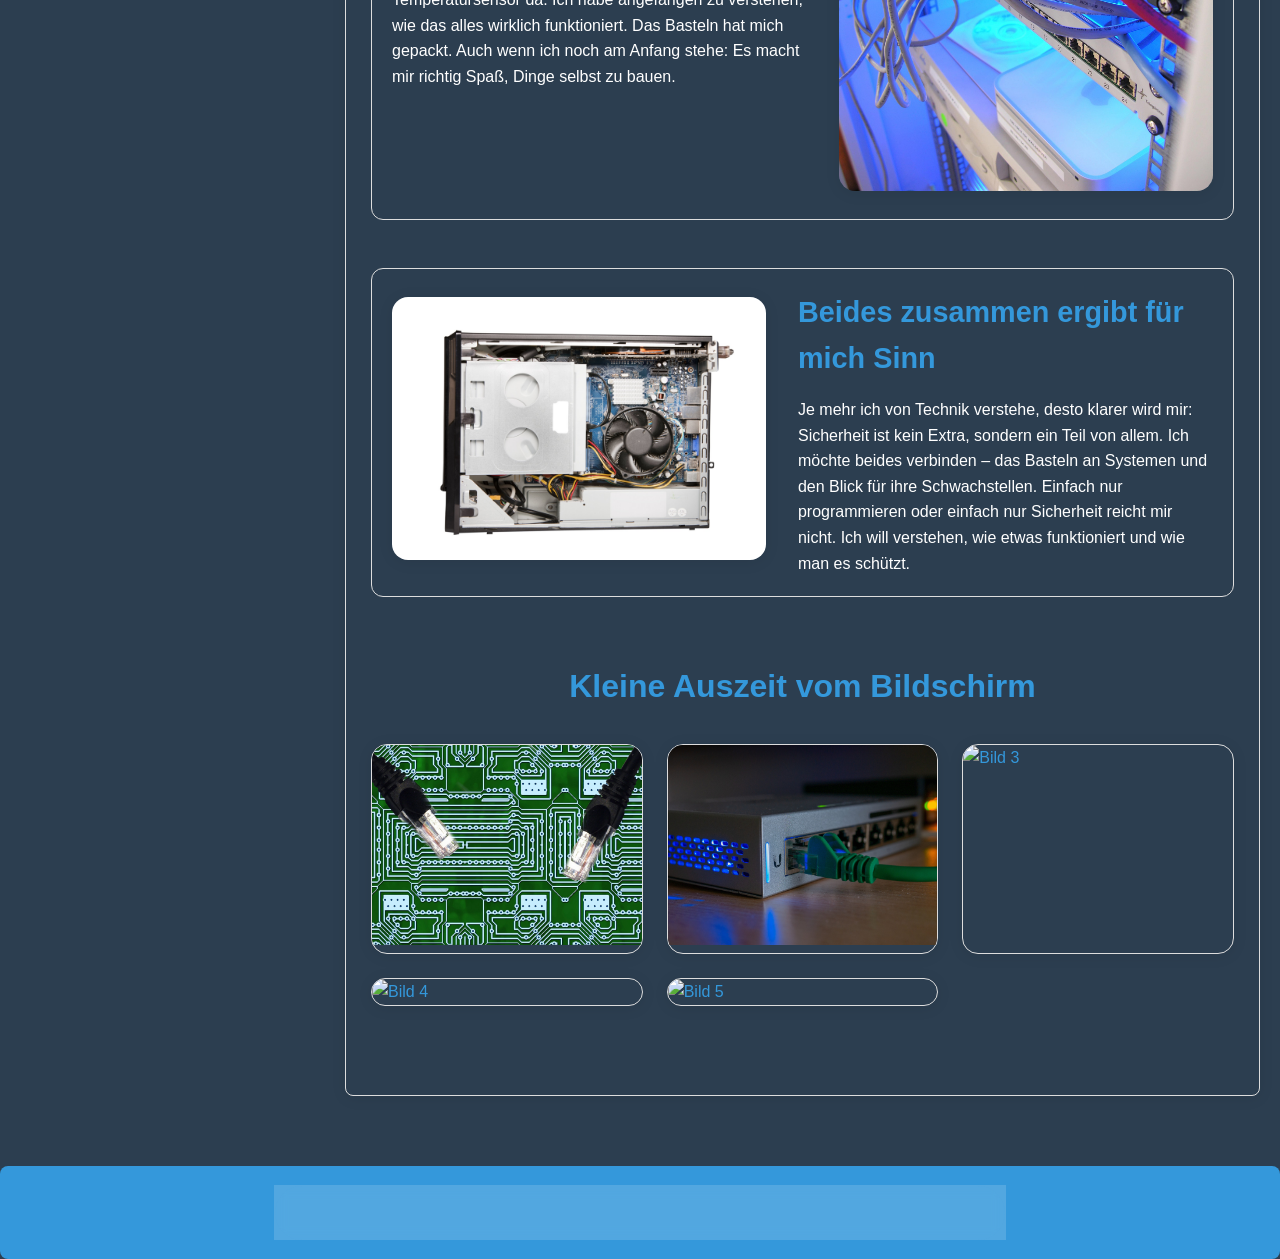
==== commit 76249cf1: "Clean Up.  Merge JSON" ====
--- a/index.html
+++ b/index.html
@@ -3,13 +3,13 @@
 <head>
     <meta charset="UTF-8">
     <meta name="viewport" content="width=device-width, initial-scale=1.0">
-    <link id="light" rel="stylesheet" href="/assets/stylesheet.css">
+    <link id="light" rel="stylesheet" href="assets/css/stylesheet.css">
     <title>Maximilian Fuksik</title>
 </head>
 <body>
 <!-- HEAD -->
         <header>
-            <img src="/assets/images/trees-8563877_1920.jpg" class="header-image" alt="Header Bild mit Bäumen">
+            <img src="assets/images/trees-8563877_1920.jpg" class="header-image" alt="Header Bild mit Bäumen">
             <div class="header-content">
              <div class="icon"></div>
 <!-- Navigations-Bar--> 
@@ -56,56 +56,49 @@
             <span class="search-icon"></span>
             <input type="text" placeholder="Suchen...">
         </div>
+        
+        <!-- +++ ADDED: Container für Interessen (wird aus JSON gefüllt) +++ -->
+        <div class="widget">
+            <h3>⭐ Interessen</h3>
+            <div id="json-interests">
+                <!-- Wird dynamisch aus JSON gefüllt -->
+            </div>
+        </div>
+        
+        <!-- +++ ADDED: Container für Kontaktinfo (wird aus JSON gefüllt) +++ -->
+        <div class="widget">
+            <h3>📞 Kontakt</h3>
+            <div id="json-contact">
+                <p>📧 Email: <span class="json-email"></span></p>
+                <p>📞 Tel: <span class="json-phone"></span></p>
+                <p>📍 Adresse: <span class="json-address"></span></p>
+                <p>🌎 Land: <span class="json-country"></span></p>
+            </div>
+        </div>
     </aside>
+    
 <!-- MAIN -->
     <main>
+        <!-- +++ CHANGED: Welcome Section mit IDs für JSON +++ -->
         <div class="welcome">
-            <h1>Willkommen auf meiner Webseite</h1>
-            <p>Ich bin Maximilian Fuksik, und dies ist meine persönliche Webseite. Hier finden Sie Informationen über mich, meine Zertifikate, Projekte und Möglichkeiten, mit mir in Kontakt zu treten.</p>
-        </div>
+            <h1 id="welcome-title"></h1>
+            <p id="welcome-text"></p>
+            </div>  
 
-<!-- Über mich mit Bild/Text Blöcken -->
-        <section class="about-section">
-            <div class="about-item">
-                <div class="about-image">
-                    <img src="/assets/images/office-9582092_1920.png" alt="Über mich Bild 1">
-                </div>
-                <div class="about-text">
-                    <h2>Mein Weg in die IT</h2>
-                    <p>Mein Weg in die IT ist geprägt von Neugier, Lernbereitschaft und unternehmerischem Denken. Nach meinem Fachabitur in Wirtschaft und Verwaltung und ersten praktischen Einblicken habe ich mich intensiv mit den Themen Finanzen und Investment beschäftigt.</p>
-                </div>
-            </div>
-
-            <div class="about-item reverse">
-                <div class="about-text">
-                    <h2>Umschulung & Ziel</h2>
-                    <p>Getrieben von der Lust, aktiv zum Schutz digitaler Systeme beizutragen, habe ich mich für eine Umschulung zum Fachinformatiker für Anwendungsentwicklung entschieden. Mein langfristiges Ziel ist es, mich auf IT-Sicherheit (Cyber Security) zu spezialisieren und ortsunabhängig zu arbeiten.</p>
-                </div>
-                <div class="about-image">
-                    <img src="/assets/images/network-197303_1920.jpg" alt="Über mich Bild 2">
-                </div>
-            </div>
-
-            <div class="about-item">
-                <div class="about-image">
-                    <img src="/assets/images/computer-2162153_1920.jpg" alt="Über mich Bild 3">
-                </div>
-                <div class="about-text">
-                    <h2>Stärken</h2>
-                    <p>Meine Stärken liegen in meinem analytischen Denken, meiner schnellen Auffassungsgabe und meiner Leidenschaft für komplexe Systeme – was mich beruflich wie privat antreibt.</p>
-                </div>
-            </div>
+<!-- +++ CHANGED: About Section - Container bleibt, Inhalt wird aus JSON gefüllt +++ -->
+        <section class="about-section" id="about-section-container">
+            <!-- Wird dynamisch aus pageContent.json gefüllt -->
         </section>
         
-<!-- Galerie -->
+<!-- +++ CHANGED: Galerie mit ID für JSON +++ -->
         <section class="gallery">
-            <h2>Bildergalerie</h2>
-            <div class="gallery-grid">
-                <div class="gallery-item"><img src="/assets/images/circuit-board-279987_1920.jpg" alt="Bild 1"></div>
-                <div class="gallery-item"><img src="/assets/images/switch-6955359_1920.jpg" alt="Bild 2"></div>
-                <div class="gallery-item"><img src="pic/beispiel3.jpg" alt="Bild 3"></div>
-                <div class="gallery-item"><img src="pic/beispiel4.jpg" alt="Bild 4"></div>
-                <div class="gallery-item"><img src="pic/beispiel5.jpg" alt="Bild 5"></div>
+            <h2 id="gallery-title">Bildergalerie</h2>
+            <div class="gallery-grid" id="gallery-grid">
+                <div class="gallery-item"><img id="gallery-img-1" src="" alt="Bild 1"></div>
+                <div class="gallery-item"><img id="gallery-img-2" src="" alt="Bild 2"></div>
+                <div class="gallery-item"><img id="gallery-img-3" src="" alt="Bild 3"></div>
+                <div class="gallery-item"><img id="gallery-img-4" src="" alt="Bild 4"></div>
+                <div class="gallery-item"><img id="gallery-img-5" src="" alt="Bild 5"></div>
             </div>
         </section>
     </main>
@@ -114,14 +107,16 @@
 <!-- FOOTER -->
 <footer>
     <p>
-        <a href="/legal/legalnotice.html">Impressum</a> | 
-        <a href="/legal/privacypolicy.html">Datenschutz</a> | 
+        <a href="legal/legalnotice.html">Impressum</a> | 
+        <a href="legal/privacypolicy.html">Datenschutz</a> | 
         <a href="contact.html">Kontakt</a> | 
         © 2025 Maximilian Fuksik. Alle Rechte vorbehalten.
     </p>
 </footer>
 
-<script src="/assets/script.js"></script>
-<script src="/assets/cv-loader.js"></script>
+<!-- +++ CHANGED: Scripts richtig eingebunden +++ -->
+<script src="assets/js/script.js"></script>
+<script src="assets/js/cv-loader.js"></script>
+
 </body>
 </html>
--- a/assets/css/stylesheet.css
+++ b/assets/css/stylesheet.css
@@ -0,0 +1,1395 @@
+/* Grundlegendes Styling */
+:root {
+    /* Primäre Farbpalette */
+    --primary-color: #2c3e50;
+    --secondary-color: #2c3e50;
+    --accent-color: #e74c3c;
+    
+    /* Hintergrund Farben */
+    --bg-color: #f8f9fa;
+    --card-bg: #ffffff;
+    --light-bg: #f9f9f9;
+    
+    /* Text Farben */
+    --text-color: #333333;
+    --text-light: #555555;
+    --text-lighter: #777777;
+    --text-on-dark: #ffffff;
+    
+    /* Border/Outline Farben */
+    --border-color: #dddddd;
+    --border-light: #eeeeee;
+    
+    /* Effekte */
+    --shadow: 0 2px 15px rgba(0,0,0,0.08);
+    --shadow-dark: 0 4px 12px rgba(0,0,0,0.25);
+    --transition: all 0.3s ease;
+    
+    /* Spezielle Farben */
+    --nav-bg: rgba(255, 255, 255, 0.15);
+    --nav-border: rgba(255, 255, 255, 0.3);
+    --clock-bg: rgba(255, 255, 255, 0.15);
+    --footer-bg: var(--primary-color);
+    --welcome-gradient: linear-gradient(135deg, var(--primary-color), var(--secondary-color));
+    --header-gradient: linear-gradient(to bottom, rgba(0,0,0,0.7) 0%, rgba(0,0,0,0.3) 100%);
+}
+
+* {
+    margin: 0;
+    padding: 0;
+    box-sizing: border-box;
+    font-family: 'Segoe UI', Tahoma, Geneva, Verdana, sans-serif;
+}
+
+body {
+    background-color: var(--bg-color);
+    color: var(--text-color);
+    line-height: 1.6;
+    min-height: 100vh;
+    display: flex;
+    flex-direction: column;
+}
+
+/* Haupt-Container */
+.container {
+    max-width: 1800px;
+    width: 100%;
+    margin: 0 auto;
+    display: grid;
+    grid-template-columns: 1fr 3fr;
+    grid-gap: 20px;
+    padding: 0 20px;
+    flex: 1;
+}
+
+/* Header */
+header {
+    width: 100%;
+    position: relative;
+    margin-bottom: 20px;
+}
+
+.header-image {
+    width: 100%;
+    height: 300px;
+    object-fit: cover;
+    display: block;
+}
+
+.header-content {
+    position: absolute;
+    top: 0;
+    left: 0;
+    width: 100%;
+    height: 100%;
+    display: flex;
+    flex-direction: column;
+    justify-content: space-between;
+    padding: 20px;
+    background: var(--header-gradient);
+    color: var(--text-on-dark);
+}
+
+.icon {
+    display: flex;
+    flex-direction: column;
+    gap: 8px;
+}
+
+.icon img {
+    width: 50px;
+    height: 50px;
+    border-radius: 50%;
+    background-color: var(--card-bg);
+    padding: 2px;
+}
+
+.home-link {
+    color: var(--text-on-dark);
+    text-decoration: none;
+    font-size: 18px;
+    font-weight: 500;
+}
+
+/* Navigation */
+#nav {
+    background: var(--nav-bg);
+    backdrop-filter: blur(6px);
+    padding: 12px 20px;
+    border-radius: 50px;
+    border: 2px solid var(--nav-border);
+    box-shadow: var(--shadow-dark);
+    margin-top: 10px;
+    position: relative;
+}
+
+#nav ul {
+    display: flex;
+    justify-content: center;
+    align-items: center;
+    list-style: none;
+    gap: 25px;
+    flex-wrap: nowrap;
+    padding-left: 0;
+    position: relative;
+}
+
+#nav ul li a {
+    text-decoration: none;
+    color: var(--text-on-dark);
+    transition: color 0.3s;
+    font-weight: 500;
+    font-size: 18px;
+    white-space: nowrap;
+}
+
+#nav ul li a:hover {
+    color: var(--primary-color);
+}
+
+/* Darkmode Switch */
+.dark-mode-item {
+    position: absolute;
+    right: 20px;
+    top: 50%;
+    transform: translateY(-50%);
+    display: flex;
+    align-items: center;
+    gap: 10px;
+    white-space: nowrap;
+}
+
+#dayNight {
+    font-size: 18px;
+    color: var(--text-on-dark);
+    margin-right: 10px;
+}
+
+.darkMode {
+    position: relative;
+    display: inline-block;
+    width: 60px;
+    height: 30px;
+}
+
+.darkMode input {
+    display: none;
+}
+
+.darkMode .d-btn {
+    position: absolute;
+    cursor: pointer;
+    width: 100%;
+    height: 100%;
+    background-color: rgba(255, 255, 255, 0.2);
+    backdrop-filter: blur(6px);
+    border-radius: 30px;
+    border: 1px solid rgba(255, 255, 255, 0.4);
+    transition: background .3s;
+}
+
+.darkMode .d-btn::before {
+    content: "";
+    position: absolute;
+    height: 24px;
+    width: 24px;
+    top: 3px;
+    left: 3px;
+    background: var(--card-bg);
+    border-radius: 50%;
+    transition: .3s;
+}
+
+.darkMode input:checked + .d-btn {
+    background: rgba(0,0,0,0.3);
+}
+
+.darkMode input:checked + .d-btn:before {
+    transform: translate(30px);
+    background: var(--text-lighter); /*t c*/
+}
+
+/* Sidebar */
+.sidebar {
+    background-color: var(--card-bg);
+    padding: 20px;
+    border-radius: 8px;
+    box-shadow: var(--shadow);
+    grid-column: 1;
+    height: fit-content;
+    border: 1px solid var(--border-color);
+}
+
+.widget {
+    margin-bottom: 30px;
+}
+
+.widget h3 {
+    border-bottom: 2px solid var(--primary-color);
+    padding-bottom: 10px;
+    margin-bottom: 15px;
+    color: var(--primary-color);
+}
+
+.search-widget {
+    position: relative;
+}
+
+.search-widget input {
+    padding-left: 40px;
+    width: 100%;
+    padding: 10px;
+    border: 1px solid var(--border-color);
+    border-radius: 4px;
+    font-size: 16px;
+    background-color: var(--card-bg);
+    color: var(--text-color);
+}
+
+.search-widget input::placeholder {
+    color: var(--text-lighter);
+}
+
+.search-icon {
+    position: absolute;
+    left: 12px;
+    top: 10px;
+    color: var(--text-lighter);
+}
+
+/* Main Content */
+main {
+    background-color: var(--card-bg);
+    padding: 25px;
+    border-radius: 8px;
+    box-shadow: var(--shadow);
+    grid-column: 2;
+    margin-bottom: 30px;
+    border: 1px solid var(--border-color);
+}
+
+h1, h2, h3, h4, h5, h6 {
+    color: var(--text-color);
+}
+
+h2 {
+    color: var(--primary-color);
+    margin-bottom: 20px;
+}
+
+/* Welcome Section */
+.welcome {
+    margin-bottom: 40px;
+    padding: 20px;
+    background: var(--welcome-gradient);
+    color: var(--text-on-dark);
+    border-radius: 12px;
+    border: 1px solid var(--border-color);
+}
+
+.welcome h1 {
+    color: var(--text-on-dark);
+    margin-bottom: 15px;
+}
+
+.welcome p {
+    font-size: 1.1rem;
+    line-height: 1.8;
+    color: var(--text-on-dark);
+}
+
+/* About Section */
+.about-section {
+    display: flex;
+    flex-direction: column;
+    gap: 3rem;
+    margin: 4rem 0;
+}
+
+.about-item {
+    display: flex;
+    align-items: center;
+    gap: 2rem;
+    flex-wrap: wrap;
+    background-color: var(--light-bg);
+    padding: 20px;
+    border-radius: 12px;
+    border: 1px solid var(--border-color);
+}
+
+.about-item.reverse {
+    flex-direction: row-reverse;
+}
+
+.about-image {
+    flex: 1 1 45%;
+}
+
+.about-image img {
+    width: 100%;
+    border-radius: 16px;
+    box-shadow: var(--shadow);
+    transition: var(--transition);
+}
+
+.about-image img:hover {
+    transform: scale(1.03);
+    box-shadow: 0 10px 25px rgba(0,0,0,0.25);
+}
+
+.about-text {
+    flex: 1 1 50%;
+}
+
+.about-text h2 {
+    font-size: 1.8rem;
+    margin-bottom: 1rem;
+    color: var(--text-color);
+}
+
+.about-text p {
+    line-height: 1.6;
+    color: var(--text-light);
+}
+
+/* Gallery */
+.gallery {
+    margin: 4rem 0;
+}
+
+.gallery h2 {
+    text-align: center;
+    margin-bottom: 2rem;
+    font-size: 2rem;
+    color: var(--text-color);
+}
+
+.gallery-grid {
+    display: grid;
+    grid-template-columns: repeat(auto-fit, minmax(250px, 1fr));
+    gap: 1.5rem;
+}
+
+.gallery-item {
+    overflow: hidden;
+    border-radius: 16px;
+    position: relative;
+    box-shadow: var(--shadow);
+    transition: var(--transition);
+    background-color: var(--card-bg);
+    border: 1px solid var(--border-color);
+}
+
+.gallery-item img {
+    width: 100%;
+    height: 200px;
+    object-fit: cover;
+    transition: var(--transition);
+}
+
+.gallery-item:hover {
+    transform: translateY(-6px);
+    box-shadow: var(--shadow-dark);
+}
+
+.gallery-item:hover img {
+    transform: scale(1.08);
+}
+
+/* Buttons */
+.btn, button {
+    display: inline-block;
+    background: var(--secondary-color);
+    color: var(--text-on-dark);
+    padding: 10px 20px;
+    margin: 3px;
+    border: none;
+    border-radius: 6px;
+    cursor: pointer;
+    font-size: 16px;
+    font-weight: 500;
+    transition: var(--transition);
+    text-align: center;
+    text-decoration: none;
+    width: fit-content;
+    border: 1px solid var(--border-color);
+}
+
+.btn:hover, button:hover {
+    background: var(--primary-color);
+    transform: translateY(-2px);
+    box-shadow: var(--shadow);
+}
+
+.btn-full {
+    width: 100%;
+}
+
+/* Documents Section */
+.documents-grid {
+    display: grid;
+    grid-template-columns: repeat(auto-fill, minmax(250px, 1fr));
+    gap: 20px;
+    margin-top: 20px;
+}
+
+.document-card {
+    background: var(--light-bg);
+    border-radius: 8px;
+    overflow: hidden;
+    box-shadow: var(--shadow);
+    transition: var(--transition);
+    border: 1px solid var(--border-color);
+}
+
+.document-card:hover {
+    transform: translateY(-5px);
+    box-shadow: var(--shadow-dark);
+}
+
+.document-icon {
+    background: var(--primary-color);
+    color: var(--text-on-dark);
+    font-size: 2rem;
+    padding: 20px;
+    text-align: center;
+}
+
+.document-info {
+    padding: 15px;
+}
+
+.document-info h4 {
+    margin-bottom: 10px;
+    color: var(--text-color);
+}
+
+.document-info p {
+    color: var(--text-lighter);
+}
+
+.document-actions {
+    display: flex;
+    justify-content: space-between;
+    margin-top: 10px;
+}
+
+/* Modal */
+.modal {
+    display: none;
+    position: fixed;
+    z-index: 1000;
+    left: 0;
+    top: 0;
+    width: 100%;
+    height: 100%;
+    overflow: auto;
+    background-color: rgba(0,0,0,0.7);
+}
+
+.modal-content {
+    background-color: var(--card-bg);
+    margin: 50px auto;
+    padding: 20px;
+    border-radius: 10px;
+    width: 80%;
+    max-width: 900px;
+    position: relative;
+    border: 1px solid var(--border-color);
+    color: var(--text-color);
+}
+
+.close {
+    color: var(--text-lighter);
+    position: absolute;
+    top: 10px;
+    right: 20px;
+    font-size: 28px;
+    font-weight: bold;
+    cursor: pointer;
+}
+
+.close:hover {
+    color: var(--text-color);
+}
+
+/* Contact Form */
+.form-group {
+    margin-bottom: 20px;
+}
+
+.form-group label {
+    display: block;
+    margin-bottom: 8px;
+    font-weight: bold;
+    color: var(--text-color);
+}
+
+.form-group input, .form-group textarea {
+    width: 100%;
+    padding: 12px;
+    border: 1px solid var(--border-color);
+    border-radius: 4px;
+    font-size: 1rem;
+    background-color: var(--card-bg);
+    color: var(--text-color);
+}
+
+.form-group input::placeholder,
+.form-group textarea::placeholder {
+    color: var(--text-lighter);
+}
+
+.form-group textarea {
+    min-height: 150px;
+    resize: vertical;
+}
+
+/* Upload Section */
+.upload-section {
+    margin-bottom: 30px;
+}
+
+.upload-area {
+    border: 2px dashed var(--border-color);
+    padding: 30px;
+    text-align: center;
+    border-radius: 8px;
+    margin-bottom: 20px;
+    transition: var(--transition);
+    background-color: var(--light-bg);
+}
+
+.upload-area:hover {
+    border-color: var(--primary-color);
+    background-color: var(--bg-color);
+}
+
+.upload-icon {
+    font-size: 3rem;
+    color: var(--primary-color);
+    margin-bottom: 15px;
+}
+
+/* Timeline Section */
+.timeline-section {
+    margin: 4rem 0;
+    padding: 2rem;
+}
+
+.timeline-section h2 {
+    text-align: center;
+    margin-bottom: 2rem;
+    font-size: 2rem;
+    color: var(--text-color);
+}
+
+.timeline-box, .resume-documents {
+    background: var(--card-bg);
+    padding: 2rem;
+    border-radius: 16px;
+    box-shadow: var(--shadow-dark);
+    width: 100%;
+    border: 1px solid var(--border-color);
+}
+
+/* Horizontal Timeline */
+.timeline-horizontal {
+    display: flex;
+    justify-content: space-between;
+    align-items: center;
+    position: relative;
+    margin: 2rem 0;
+    padding: 0 1rem;
+}
+
+.timeline-horizontal::before {
+    content: '';
+    position: absolute;
+    top: 50%;
+    left: 0;
+    width: 100%;
+    height: 3px;
+    background: var(--primary-color);
+    transform: translateY(-50%);
+    z-index: 1;
+}
+
+.timeline-horizontal.second-row {
+    margin-top: 6rem;
+}
+
+.timeline-item {
+    position: relative;
+    text-align: center;
+    z-index: 2;
+}
+
+.timeline-year {
+    width: 60px;
+    height: 60px;
+    line-height: 60px;
+    border-radius: 50%;
+    background: var(--card-bg);
+    border: 3px solid var(--primary-color);
+    font-weight: bold;
+    color: var(--primary-color);
+    cursor: pointer;
+    margin: 0 auto;
+    transition: var(--transition);
+    z-index: 5;
+}
+
+.timeline-year:hover {
+    background: var(--primary-color);
+    color: var(--text-on-dark);
+}
+
+/* Tooltip */
+.timeline-tooltip {
+    display: none;
+    position: absolute;
+    top: 70px;
+    left: 50%;
+    transform: translateX(-50%);
+    background: var(--light-bg);
+    border: 1px solid var(--border-color);
+    padding: 0.8rem 1rem;
+    border-radius: 8px;
+    box-shadow: var(--shadow);
+    min-width: 220px;
+    z-index: 10;
+    color: var(--text-color);
+}
+
+.timeline-item:hover .timeline-tooltip {
+    display: block;
+    animation: fadeIn 0.3s ease;
+}
+
+@keyframes fadeIn {
+    from { opacity: 0; transform: translateY(-10px) scale(0.95); }
+    to { opacity: 1; transform: translateY(0) scale(1); }
+}
+
+/* Skills Section */
+.skills-section {
+    margin: 3rem 0;
+    padding: 2rem;
+    background: var(--card-bg);
+    border-radius: 16px;
+    box-shadow: var(--shadow-dark);
+    border: 1px solid var(--border-color);
+}
+
+.skills-section h2 {
+    text-align: center;
+    margin-bottom: 2rem;
+    font-size: 2rem;
+    color: var(--text-color);
+}
+
+.skill-category {
+    margin-bottom: 2rem;
+}
+
+.skill-category h3 {
+    margin-bottom: 1rem;
+    color: var(--primary-color);
+    border-left: 5px solid var(--primary-color);
+    padding-left: 10px;
+    font-size: 1.2rem;
+}
+
+.skills-grid {
+    display: grid;
+    grid-template-columns: repeat(auto-fit, minmax(200px, 1fr));
+    gap: 1.2rem 2rem;
+}
+
+.skill span {
+    display: block;
+    margin-bottom: 0.3rem;
+    font-size: 0.95rem;
+    font-weight: 500;
+    color: var(--primary-color);
+}
+
+.skill-bar {
+    background: var(--border-light);
+    border-radius: 12px;
+    overflow: hidden;
+    height: 14px;
+    position: relative;
+}
+
+.skill-progress {
+    height: 100%;
+    width: 0;
+    background: linear-gradient(90deg, var(--primary-color), var(--secondary-color), var(--accent-color));
+    border-radius: 12px;
+    transition: var(--transition);
+}
+
+.skill:hover .skill-progress {
+    filter: brightness(1.2);
+    transform: scaleY(1.2);
+}
+
+/* Project Cards */
+.projects-grid {
+    display: grid;
+    grid-template-columns: repeat(auto-fill, minmax(280px, 1fr));
+    gap: 20px;
+}
+
+.project-card {
+    background: var(--light-bg);
+    border-radius: 8px;
+    padding: 20px;
+    border-left: 4px solid var(--primary-color);
+    box-shadow: var(--shadow);
+    transition: var(--transition);
+    border: 1px solid var(--border-color);
+}
+
+.project-card:hover {
+    transform: translateY(-5px);
+    box-shadow: var(--shadow-dark);
+}
+
+.project-card h3 {
+    color: var(--text-color);
+    margin-bottom: 10px;
+    font-size: 1.4rem;
+}
+
+.project-card p {
+    font-size: 1rem;
+    color: var(--text-light);
+    line-height: 1.5;
+}
+
+/* Footer */
+footer {
+    text-align: center;
+    padding: 20px;
+    margin-top: 40px;
+    background-color: var(--footer-bg);
+    border-radius: 8px;
+    width: 100%;
+}
+
+footer p {
+    background: var(--nav-bg);
+    backdrop-filter: blur(6px);
+    border-radius: 50px;
+    border: 2px solid var(--nav-border);
+    padding: 12px 20px;
+    display: inline-block;
+    color: var(--text-on-dark);
+    font-weight: 500;
+    transition: var(--transition);
+}
+
+footer p a {
+    text-decoration: none;
+    color: var(--text-on-dark);
+    margin: 0 10px;
+    transition: var(--transition);
+}
+
+footer p a:hover {
+    color: var(--primary-color);
+}
+
+/* Uhr */
+#clock {
+    position: absolute;
+    top: 15px;
+    right: 20px;
+    background: var(--clock-bg);
+    padding: 12px 18px;
+    border-radius: 15px;
+    color: var(--text-on-dark);
+    text-align: center;
+    box-shadow: var(--shadow-dark);
+    border: 2px solid var(--nav-border);
+    backdrop-filter: blur(6px);
+    min-width: 120px;
+}
+
+#clock .time {
+    font-size: 1.2rem;
+    font-weight: 600;
+    letter-spacing: 2px;
+}
+
+#clock #date {
+    font-size: 0.8rem;
+    margin-top: 4px;
+    opacity: 0.85;
+}
+
+/* Responsive Anpassungen */
+@media (max-width: 1200px) {
+    .container {
+        max-width: 100%;
+    }
+    
+    #clock {
+        right: 20px;
+    }
+}
+
+@media (max-width: 992px) {
+    .container {
+        grid-template-columns: 1fr;
+        grid-gap: 15px;
+    }
+    
+    .sidebar {
+        grid-column: 1;
+        margin-bottom: 20px;
+    }
+    
+    main {
+        grid-column: 1;
+    }
+    
+    #nav ul {
+        flex-wrap: wrap;
+        justify-content: center;
+        gap: 15px;
+        padding-right: 80px;
+    }
+    
+    .dark-mode-item {
+        position: absolute;
+        right: 20px;
+        top: 50%;
+        transform: translateY(-50%);
+    }
+}
+
+@media (max-width: 768px) {
+    .header-image {
+        height: 250px;
+    }
+    
+    #nav {
+        padding: 10px 15px;
+        padding-right: 80px;
+    }
+    
+    #nav ul {
+        flex-direction: column;
+        gap: 10px;
+        padding-right: 0;
+    }
+    
+    #nav ul li a {
+        font-size: 16px;
+    }
+    
+    .dark-mode-item {
+        position: static;
+        transform: none;
+        justify-content: center;
+        margin-top: 10px;
+        order: 1;
+        width: 100%;
+    }
+    
+    #clock {
+        position: relative;
+        top: auto;
+        right: auto;
+        margin: 10px auto;
+        display: inline-block;
+    }
+    
+    .about-item, .about-item.reverse {
+        flex-direction: column;
+    }
+    
+    .about-image, .about-text {
+        flex: 1 1 100%;
+    }
+    
+    .gallery-grid {
+        grid-template-columns: repeat(auto-fit, minmax(150px, 1fr));
+    }
+    
+    .projects-grid, .documents-grid {
+        grid-template-columns: 1fr;
+    }
+}
+
+/* ============================================
+   JSON CV STYLES - Für deine Bewerbungsseite
+   ============================================ */
+
+/* JSON Loading & Error States */
+.json-loading {
+    text-align: center;
+    padding: 20px;
+    color: var(--secondary-text, #666);
+    font-style: italic;
+    background: var(--card-bg, #f8f9fa);
+    border-radius: 8px;
+    margin: 10px 0;
+    border: 1px dashed var(--border-color, #ddd);
+}
+
+.json-error {
+    text-align: center;
+    padding: 20px;
+    color: #e74c3c;
+    background: rgba(231, 76, 60, 0.1);
+    border-radius: 8px;
+    border-left: 4px solid #e74c3c;
+    margin: 10px 0;
+    font-weight: 500;
+}
+
+.json-success {
+    color: #27ae60;
+    text-align: center;
+    padding: 15px;
+    background: rgba(39, 174, 96, 0.1);
+    border-radius: 8px;
+    margin: 10px 0;
+}
+
+/* Persönliche Daten - JSON Version */
+.json-personal-data p {
+    margin: 8px 0;
+    line-height: 1.5;
+}
+
+.json-personal-data strong {
+    color: var(--text-color, #333);
+    font-weight: 600;
+}
+
+/* Work Experience Items */
+.work-item {
+    background: var(--card-bg, #ffffff);
+    padding: 20px;
+    margin-bottom: 20px;
+    border-radius: 10px;
+    border-left: 4px solid var(--primary-color, #4db8ff);
+    box-shadow: 0 2px 10px var(--shadow-color, rgba(0,0,0,0.08));
+    transition: all 0.3s ease;
+    position: relative;
+    overflow: hidden;
+}
+
+.work-item:hover {
+    transform: translateY(-2px);
+    box-shadow: 0 4px 15px var(--shadow-color, rgba(0,0,0,0.12));
+    border-left-width: 6px;
+}
+
+.work-item.last {
+    margin-bottom: 0;
+}
+
+.work-item::before {
+    content: '';
+    position: absolute;
+    top: 0;
+    left: 0;
+    width: 100%;
+    height: 3px;
+    background: linear-gradient(90deg, var(--primary-color, #4db8ff), transparent);
+    opacity: 0.3;
+}
+
+.job-header h3 {
+    margin: 0 0 8px 0;
+    color: var(--text-color, #333);
+    font-size: 1.2rem;
+    font-weight: 600;
+}
+
+.job-meta {
+    display: flex;
+    flex-wrap: wrap;
+    gap: 15px;
+    margin-bottom: 15px;
+    color: var(--secondary-text, #666);
+    font-size: 0.95rem;
+    align-items: center;
+}
+
+.job-meta .company {
+    font-weight: 600;
+    color: var(--primary-color, #4db8ff);
+    background: rgba(77, 184, 255, 0.1);
+    padding: 3px 10px;
+    border-radius: 4px;
+}
+
+.job-meta .location::before,
+.job-meta .period::before {
+    margin-right: 5px;
+    opacity: 0.7;
+}
+
+.job-responsibilities {
+    margin: 0;
+    padding-left: 20px;
+    list-style-type: none;
+}
+
+.job-responsibilities li {
+    margin-bottom: 8px;
+    padding-left: 25px;
+    position: relative;
+    line-height: 1.5;
+    color: var(--text-color, #555);
+}
+
+.job-responsibilities li::before {
+    content: '▸';
+    position: absolute;
+    left: 0;
+    color: var(--primary-color, #4db8ff);
+    font-weight: bold;
+}
+
+/* Education Items */
+.education-item {
+    background: var(--card-bg, #ffffff);
+    padding: 18px;
+    margin-bottom: 15px;
+    border-radius: 8px;
+    border-left: 4px solid #36d399;
+    box-shadow: 0 2px 8px var(--shadow-color, rgba(0,0,0,0.05));
+    transition: all 0.3s ease;
+}
+
+.education-item:hover {
+    transform: translateX(5px);
+    box-shadow: 0 4px 12px var(--shadow-color, rgba(0,0,0,0.1));
+}
+
+.education-item.last {
+    margin-bottom: 0;
+}
+
+.education-header h3 {
+    margin: 0 0 8px 0;
+    color: var(--text-color, #333);
+    font-size: 1.1rem;
+    font-weight: 600;
+}
+
+.education-meta {
+    display: flex;
+    justify-content: space-between;
+    align-items: center;
+    flex-wrap: wrap;
+    gap: 10px;
+    color: var(--secondary-text, #666);
+    font-size: 0.9rem;
+}
+
+.education-meta .institution {
+    font-weight: 600;
+    color: #36d399;
+    background: rgba(54, 211, 153, 0.1);
+    padding: 2px 8px;
+    border-radius: 4px;
+}
+
+.education-meta .period::before {
+    content: '📅';
+    margin-right: 5px;
+    opacity: 0.7;
+}
+
+/* Skills Container */
+.skills-container {
+    background: var(--card-bg, #ffffff);
+    padding: 20px;
+    border-radius: 10px;
+    box-shadow: 0 2px 10px var(--shadow-color, rgba(0,0,0,0.08));
+}
+
+.skills-category {
+    margin-bottom: 25px;
+    padding-bottom: 20px;
+    border-bottom: 1px solid var(--border-color, #eee);
+}
+
+.skills-category:last-child {
+    margin-bottom: 0;
+    padding-bottom: 0;
+    border-bottom: none;
+}
+
+.skills-category h4 {
+    margin: 0 0 12px 0;
+    color: var(--text-color, #333);
+    font-size: 1.1rem;
+    font-weight: 600;
+    display: flex;
+    align-items: center;
+    gap: 8px;
+}
+
+.skills-category h4::after {
+    content: '';
+    flex: 1;
+    height: 1px;
+    background: var(--border-color, #eee);
+    margin-left: 10px;
+}
+
+.skills-list {
+    display: flex;
+    flex-wrap: wrap;
+    gap: 10px;
+    margin-top: 5px;
+}
+
+/* Skill Tags - Unterschiedliche Farben für Kategorien */
+.skill-tag {
+    display: inline-block;
+    padding: 6px 14px;
+    border-radius: 20px;
+    font-size: 0.85rem;
+    font-weight: 500;
+    transition: all 0.3s ease;
+    cursor: default;
+    border: 1px solid transparent;
+}
+
+/* Sprachen */
+.skills-list.languages .skill-tag {
+    background: linear-gradient(135deg, #4db8ff, #3498db);
+    color: white;
+    box-shadow: 0 2px 5px rgba(77, 184, 255, 0.3);
+}
+
+/* Software */
+.skills-list.software .skill-tag {
+    background: linear-gradient(135deg, #36d399, #27ae60);
+    color: white;
+    box-shadow: 0 2px 5px rgba(54, 211, 153, 0.3);
+}
+
+/* Abilities */
+.skills-list.abilities .skill-tag {
+    background: linear-gradient(135deg, #9b59b6, #8e44ad);
+    color: white;
+    box-shadow: 0 2px 5px rgba(155, 89, 182, 0.3);
+}
+
+.skill-tag:hover {
+    transform: translateY(-2px);
+    box-shadow: 0 4px 8px rgba(0,0,0,0.15);
+}
+
+/* Führerschein */
+.license {
+    color: var(--text-color, #333);
+    font-weight: 500;
+    padding: 8px 15px;
+    background: var(--card-bg, #f8f9fa);
+    border-radius: 8px;
+    border-left: 4px solid #f39c12;
+    display: inline-block;
+}
+
+/* Interests */
+.interests-list {
+    display: flex;
+    flex-wrap: wrap;
+    gap: 8px;
+    margin-top: 10px;
+}
+
+.interest-tag {
+    display: inline-block;
+    padding: 5px 12px;
+    background: linear-gradient(135deg, #ff7675, #e74c3c);
+    color: white;
+    border-radius: 15px;
+    font-size: 0.8rem;
+    transition: all 0.3s ease;
+    cursor: default;
+    box-shadow: 0 2px 4px rgba(231, 76, 60, 0.2);
+}
+
+.interest-tag:hover {
+    transform: scale(1.05);
+    box-shadow: 0 3px 6px rgba(231, 76, 60, 0.3);
+}
+
+/* Timeline mit JSON-Daten */
+.timeline-item.has-data {
+    background: rgba(77, 184, 255, 0.05);
+    border: 1px solid rgba(77, 184, 255, 0.2);
+    border-radius: 6px;
+    padding: 10px;
+    transition: all 0.3s ease;
+}
+
+.timeline-item.work-year {
+    border-color: #4db8ff;
+    background: rgba(77, 184, 255, 0.1);
+}
+
+.timeline-item.education-year {
+    border-color: #36d399;
+    background: rgba(54, 211, 153, 0.1);
+}
+
+.timeline-item.has-data:hover {
+    transform: translateY(-3px);
+    box-shadow: 0 4px 8px rgba(0,0,0,0.1);
+    background: rgba(77, 184, 255, 0.15);
+}
+
+.timeline-item.has-data .timeline-year {
+    color: var(--primary-color, #4db8ff);
+    font-weight: 700;
+    font-size: 1.1rem;
+}
+
+/* JSON Sections Container */
+.work-experience-json,
+.education-json,
+.skills-json {
+    background: var(--card-bg, #ffffff);
+    border-radius: 12px;
+    padding: 25px;
+    margin-bottom: 25px;
+    box-shadow: 0 4px 15px var(--shadow-color, rgba(0,0,0,0.1));
+    border: 1px solid var(--border-color, #e0e0e0);
+    position: relative;
+    overflow: hidden;
+}
+
+.work-experience-json::before,
+.education-json::before,
+.skills-json::before {
+    content: '';
+    position: absolute;
+    top: 0;
+    left: 0;
+    width: 100%;
+    height: 4px;
+    background: linear-gradient(90deg, var(--primary-color, #4db8ff), #36d399, #9b59b6);
+}
+
+.work-experience-json h2,
+.education-json h2,
+.skills-json h2 {
+    color: var(--text-color, #333);
+    margin-bottom: 20px;
+    padding-bottom: 15px;
+    border-bottom: 2px solid var(--border-color, #e0e0e0);
+    font-size: 1.5rem;
+    font-weight: 600;
+    display: flex;
+    align-items: center;
+    gap: 10px;
+}
+
+/* Responsive Design für JSON Sections */
+@media (max-width: 768px) {
+    .work-item,
+    .education-item,
+    .skills-container {
+        padding: 15px;
+    }
+    
+    .job-meta {
+        flex-direction: column;
+        gap: 8px;
+        align-items: flex-start;
+    }
+    
+    .education-meta {
+        flex-direction: column;
+        align-items: flex-start;
+        gap: 5px;
+    }
+    
+    .skills-list {
+        gap: 8px;
+    }
+    
+    .skill-tag,
+    .interest-tag {
+        font-size: 0.8rem;
+        padding: 5px 10px;
+    }
+    
+    .work-experience-json,
+    .education-json,
+    .skills-json {
+        padding: 20px;
+    }
+    
+    .work-experience-json h2,
+    .education-json h2,
+    .skills-json h2 {
+        font-size: 1.3rem;
+    }
+}
+
+/* Animationen */
+@keyframes fadeIn {
+    from {
+        opacity: 0;
+        transform: translateY(10px);
+    }
+    to {
+        opacity: 1;
+        transform: translateY(0);
+    }
+}
+
+.work-item,
+.education-item,
+.skills-category,
+.timeline-item.has-data {
+    animation: fadeIn 0.5s ease forwards;
+}
+
+/* Verzögerte Animationen für Items */
+.work-item:nth-child(1) { animation-delay: 0.1s; }
+.work-item:nth-child(2) { animation-delay: 0.2s; }
+.work-item:nth-child(3) { animation-delay: 0.3s; }
+.work-item:nth-child(4) { animation-delay: 0.4s; }
+.work-item:nth-child(5) { animation-delay: 0.5s; }
+
+.education-item:nth-child(1) { animation-delay: 0.2s; }
+.education-item:nth-child(2) { animation-delay: 0.3s; }
+.education-item:nth-child(3) { animation-delay: 0.4s; }
+.education-item:nth-child(4) { animation-delay: 0.5s; }
+
+/* Print Styles */
+@media print {
+    .work-item,
+    .education-item,
+    .skills-container {
+        break-inside: avoid;
+        box-shadow: none;
+        border: 1px solid #ddd;
+    }
+    
+    .skill-tag,
+    .interest-tag {
+        background: #f5f5f5 !important;
+        color: #333 !important;
+        box-shadow: none !important;
+        border: 1px solid #ddd !important;
+    }
+}
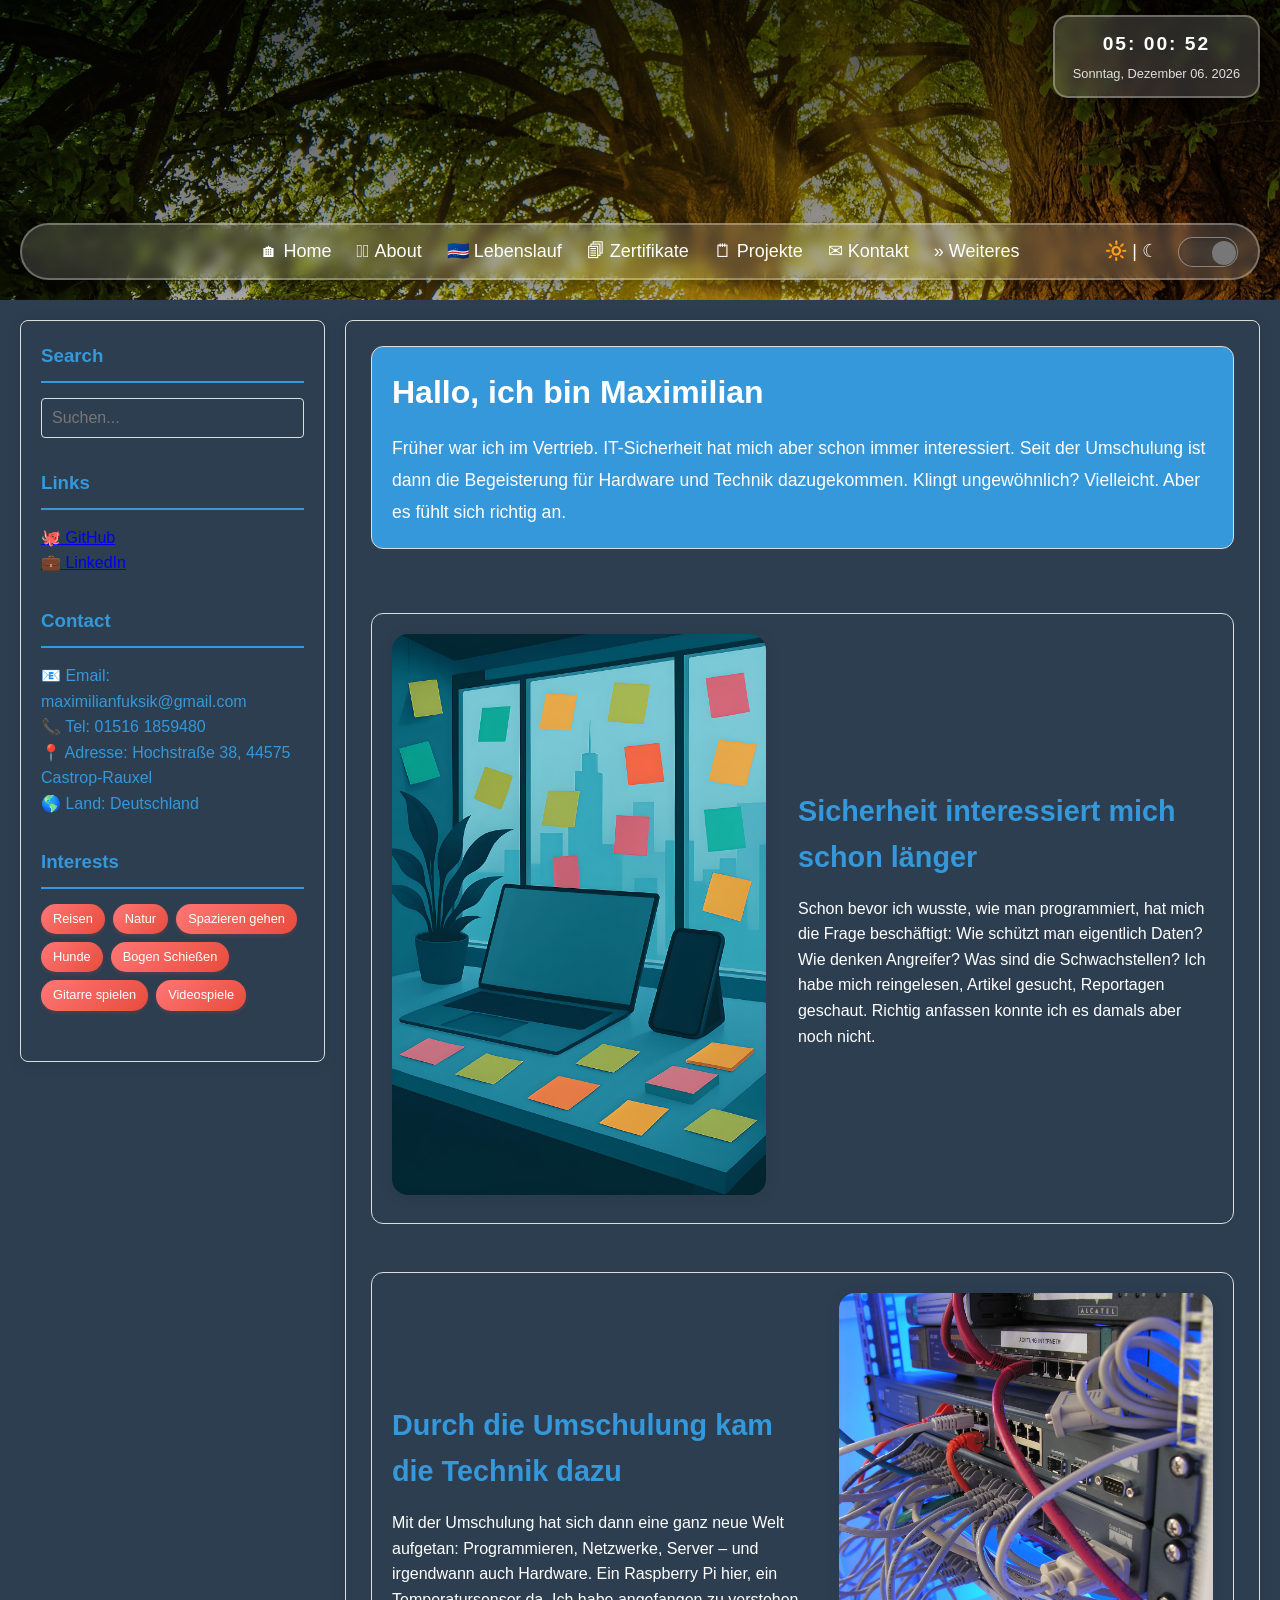
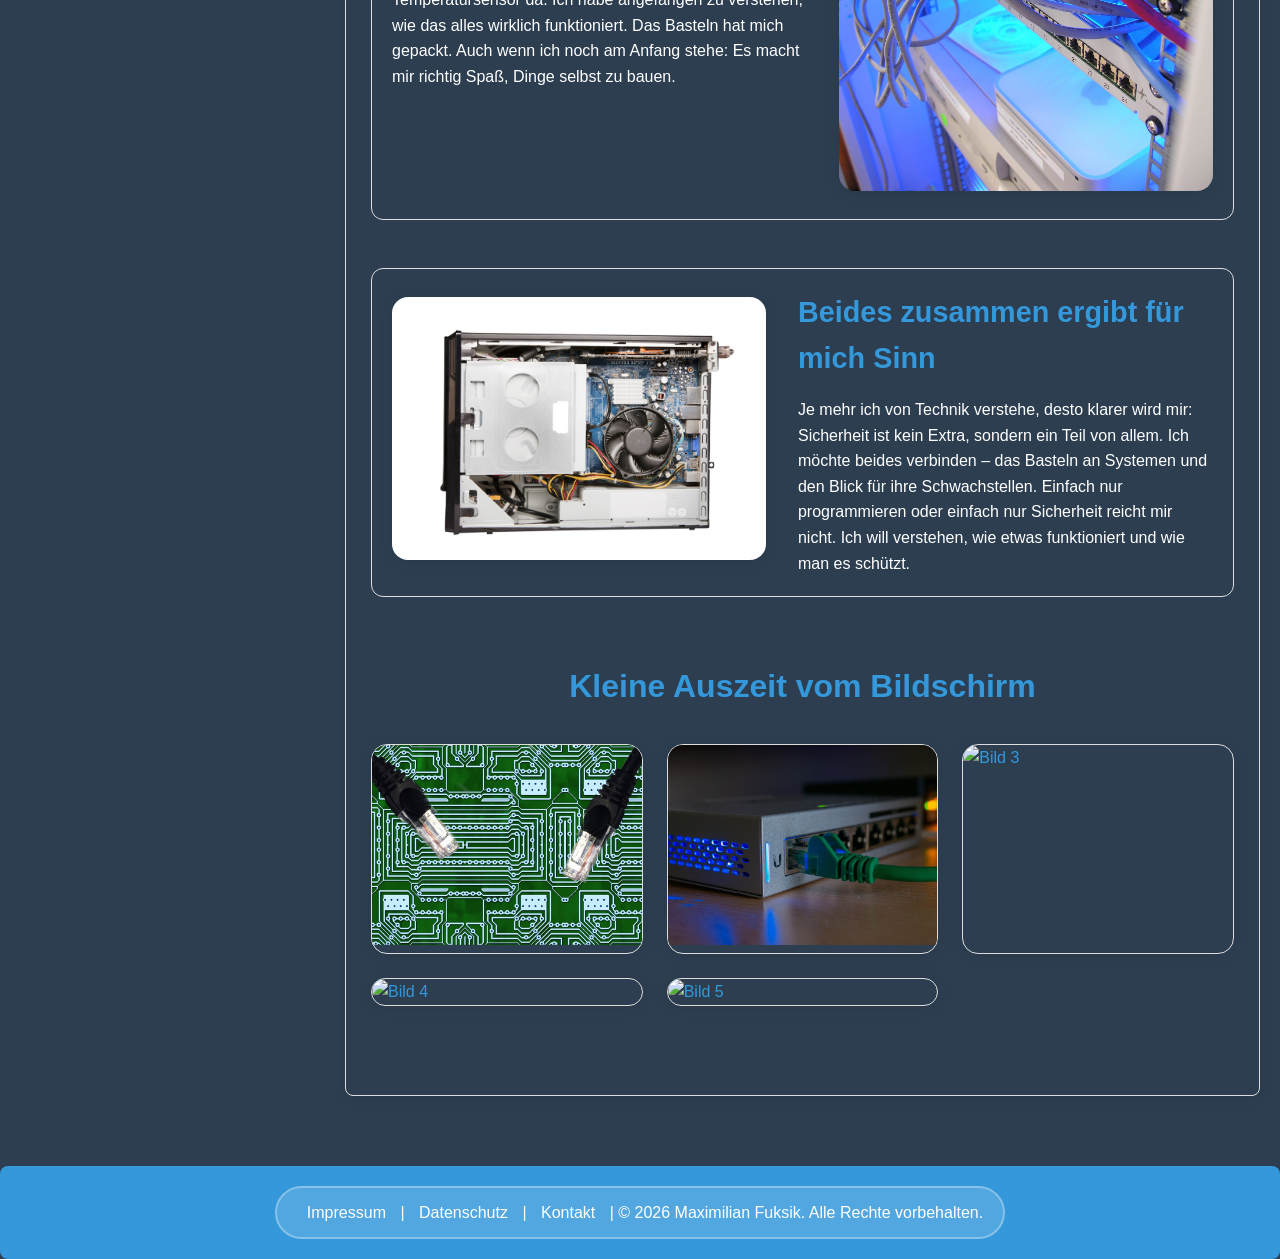
==== commit 6eafbf5d: "Clean Up 1.1. Merge JSON. JS Scripts restructured" ====
--- a/index.html
+++ b/index.html
@@ -8,89 +8,86 @@
 </head>
 <body>
 <!-- HEAD -->
-        <header>
-            <img src="assets/images/trees-8563877_1920.jpg" class="header-image" alt="Header Bild mit Bäumen">
-            <div class="header-content">
-             <div class="icon"></div>
-<!-- Navigations-Bar--> 
-                <div id="nav">
-                    <nav>
-                        <ul>
-                            <li><a href="index.html"> 🏠︎ Home</a></li>
-                            <li><a href="about.html"> 𓂃🖊 About</a></li>
-                            <li><a href="cv.html"> 🇨🇻 Lebenslauf</a></li>      
-                            <li><a href="certificate.html"> 🗐 Zertifikate</a></li>    
-                            <li><a href="project.html"> 🗒 Projekte</a></li>    <!-- In Progress -->
-                            <li><a href="contact.html"> ✉ Kontakt</a></li>    <!-- In Progress -->
-                            <li><a href="weiteres.html"> » Weiteres</a></li> <!-- In Progress -->
-                            <li><a href="#"> 🛠 </a></li>
-                            <!-- Dark Mode als Listenelement -->
-                            <li class="dark-mode-item">
-                                <span id="dayNight"> 🔆 | ☾ </span>
-                                <label class="darkMode" for="toggle-checkbox">
-                                    <input type="checkbox" id="toggle-checkbox">
-                                    <span class="d-btn"></span>
-                                </label>
-                            </li>
-                        </ul>
-                    </nav>
-                </div>
-            </div>
-<!-- Clock -->
-            <div id="clock">
-                <div class="time">
-                    <span id="hours"></span><span class="separator">:</span>
-                    <span id="minutes"></span><span class="separator">:</span>
-                    <span id="seconds"></span>
-                </div>
-                <div id="date"></div>
-            </div>
-        </header>
+<header>
+    <img src="assets/images/trees-8563877_1920.jpg" class="header-image" alt="Header image with trees">
+    <div class="header-content">
+        <div class="icon"></div>
+        <!-- Navigation Bar - Will be filled by config.json -->
+        <div id="nav">
+            <nav>
+                <ul id="nav-links">
+                    <!-- Dynamic navigation from cv-loader.js will go here -->
+                </ul>
+                
+                <!-- Dark Mode Toggle - STATIC (only once in HTML) -->
+                <li class="dark-mode-item">
+                    <span id="dayNight"> 🔆 | ☾ </span>
+                    <label class="darkMode" for="toggle-checkbox">
+                        <input type="checkbox" id="toggle-checkbox">
+                        <span class="d-btn"></span>
+                    </label>
+                </li>
+            </nav>
+        </div>
+    </div>
+    <!-- Clock -->
+    <div id="clock">
+        <div class="time">
+            <span id="hours"></span><span class="separator">:</span>
+            <span id="minutes"></span><span class="separator">:</span>
+            <span id="seconds"></span>
+        </div>
+        <div id="date"></div>
+    </div>
+</header>
 
-<!-- EIN Container für alles -->
+<!-- CONTAINER for everything -->
 <div class="container">
     <!-- SIDEBAR -->
     <aside class="sidebar">
         <div class="widget search-widget">
-            <h3> 🔍︎ Suchenliste</h3>
+            <h3>Search</h3>
             <span class="search-icon"></span>
-            <input type="text" placeholder="Suchen...">
+            <input type="text" id="json-search" placeholder="">
         </div>
-        
-        <!-- +++ ADDED: Container für Interessen (wird aus JSON gefüllt) +++ -->
+
+        <!-- SOCIAL MEDIA / PROFILE LINKS - Dynamic from config.json -->
         <div class="widget">
-            <h3>⭐ Interessen</h3>
-            <div id="json-interests">
-                <!-- Wird dynamisch aus JSON gefüllt -->
+            <h3>Links</h3>
+            <div id="social-links" class="profile-links">
+                <!-- Dynamic social links from config.json -->
             </div>
         </div>
         
-        <!-- +++ ADDED: Container für Kontaktinfo (wird aus JSON gefüllt) +++ -->
         <div class="widget">
-            <h3>📞 Kontakt</h3>
+            <h3>Contact</h3>
             <div id="json-contact">
-                <p>📧 Email: <span class="json-email"></span></p>
-                <p>📞 Tel: <span class="json-phone"></span></p>
-                <p>📍 Adresse: <span class="json-address"></span></p>
-                <p>🌎 Land: <span class="json-country"></span></p>
+                <p>Email: <span class="json-email"></span></p>
+                <p>Phone: <span class="json-phone"></span></p>
+                <p>Address: <span class="json-address"></span></p>
+                <p>Country: <span class="json-country"></span></p>
+            </div>
+        </div>
+
+        <div class="widget">
+            <h3>Interests</h3>
+            <div id="json-interests">
+                <p class="json-loading">Loading interests...</p>
             </div>
         </div>
     </aside>
-    
-<!-- MAIN -->
+
+    <!-- MAIN -->
     <main>
-        <!-- +++ CHANGED: Welcome Section mit IDs für JSON +++ -->
         <div class="welcome">
-            <h1 id="welcome-title"></h1>
-            <p id="welcome-text"></p>
-            </div>  
+            <h1 id="welcome-title">Willkommen auf meiner Webseite</h1>
+            <p id="welcome-text">Ich bin Maximilian Fuksik, und dies ist meine persönliche Webseite.</p>
+        </div>
 
-<!-- +++ CHANGED: About Section - Container bleibt, Inhalt wird aus JSON gefüllt +++ -->
         <section class="about-section" id="about-section-container">
-            <!-- Wird dynamisch aus pageContent.json gefüllt -->
+            <!-- Dynamic about sections from pageContent.json -->
         </section>
         
-<!-- +++ CHANGED: Galerie mit ID für JSON +++ -->
         <section class="gallery">
             <h2 id="gallery-title">Bildergalerie</h2>
             <div class="gallery-grid" id="gallery-grid">
@@ -103,20 +100,17 @@
         </section>
     </main>
 </div>
-    
-<!-- FOOTER -->
+
+<!-- FOOTER - Dynamic from config.json -->
 <footer>
-    <p>
-        <a href="legal/legalnotice.html">Impressum</a> | 
-        <a href="legal/privacypolicy.html">Datenschutz</a> | 
-        <a href="contact.html">Kontakt</a> | 
-        © 2025 Maximilian Fuksik. Alle Rechte vorbehalten.
+    <p id="footer-links">
+        <!-- Dynamic footer links from config.json -->
     </p>
 </footer>
 
-<!-- +++ CHANGED: Scripts richtig eingebunden +++ -->
+<script src="assets/js/cv-loader.js"></script>
 <script src="assets/js/script.js"></script>
-<script src="assets/js/cv-loader.js"></script>
+
 
 </body>
 </html>
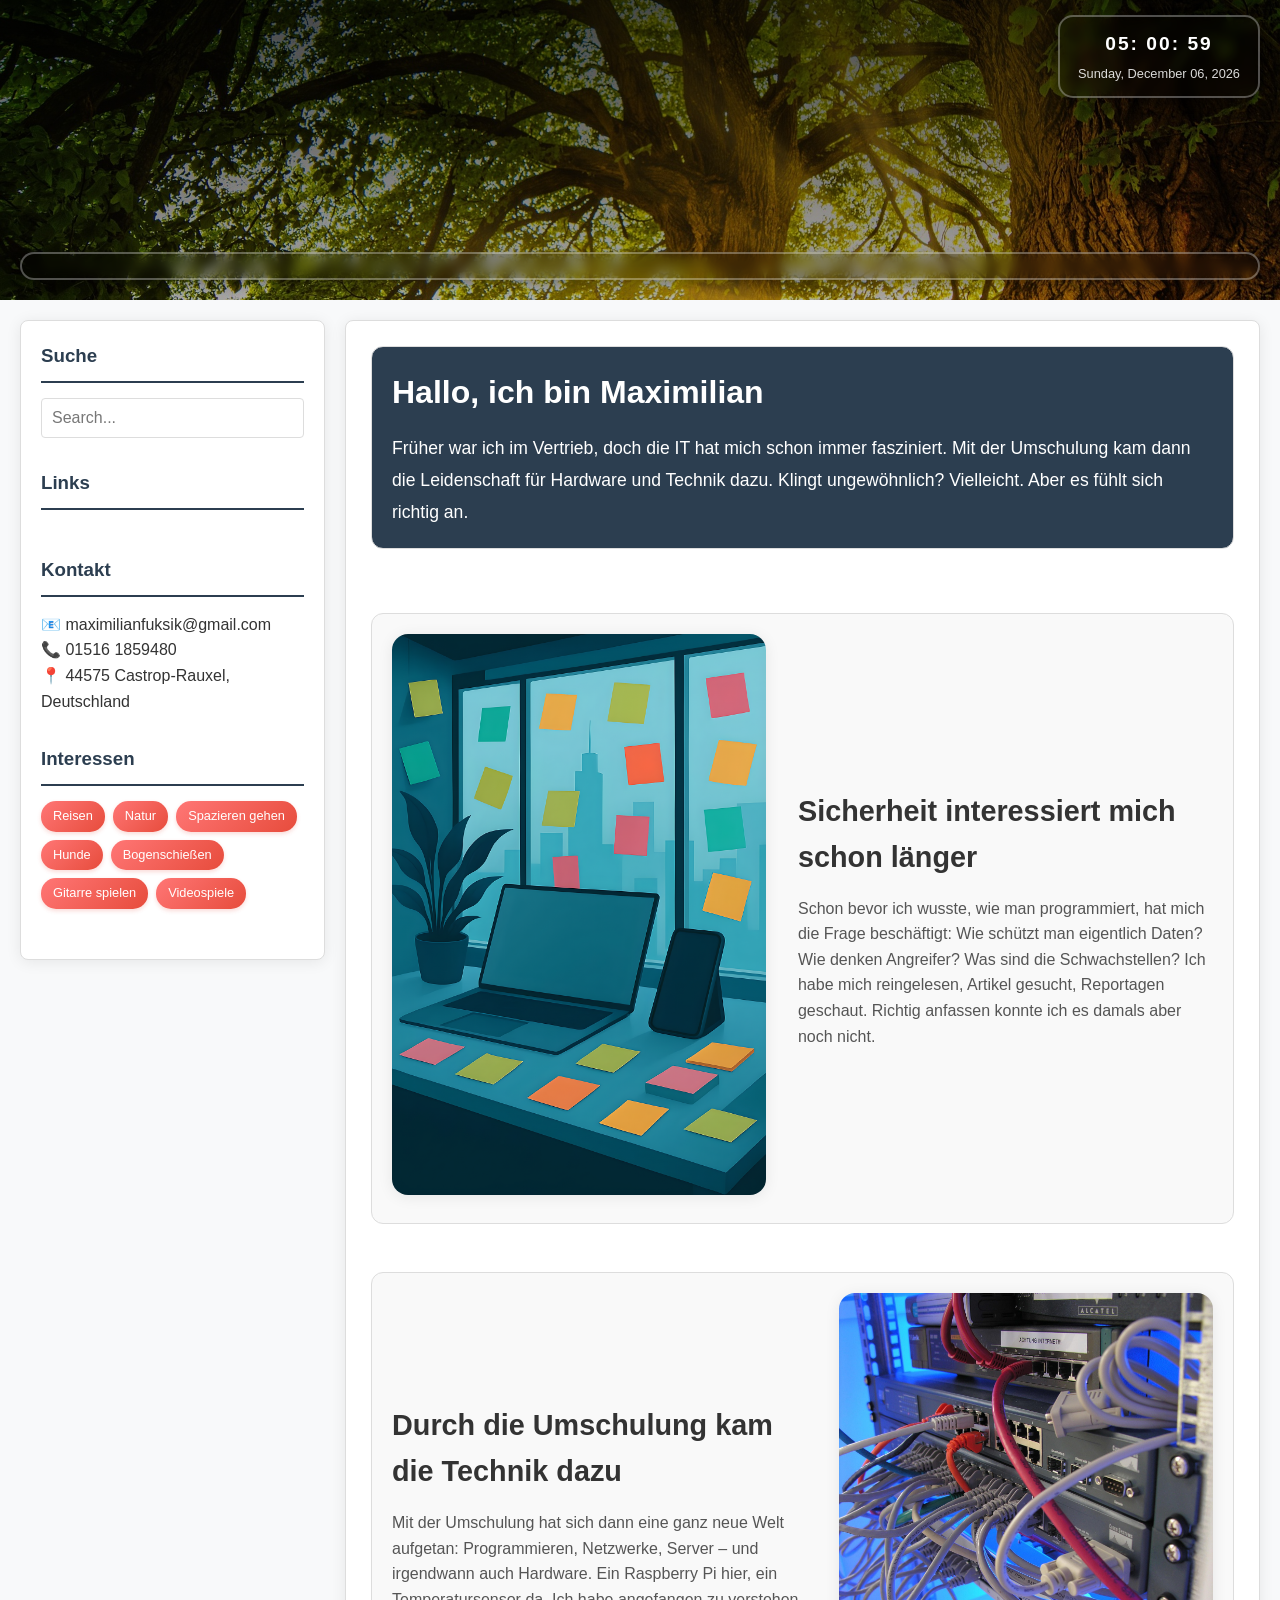
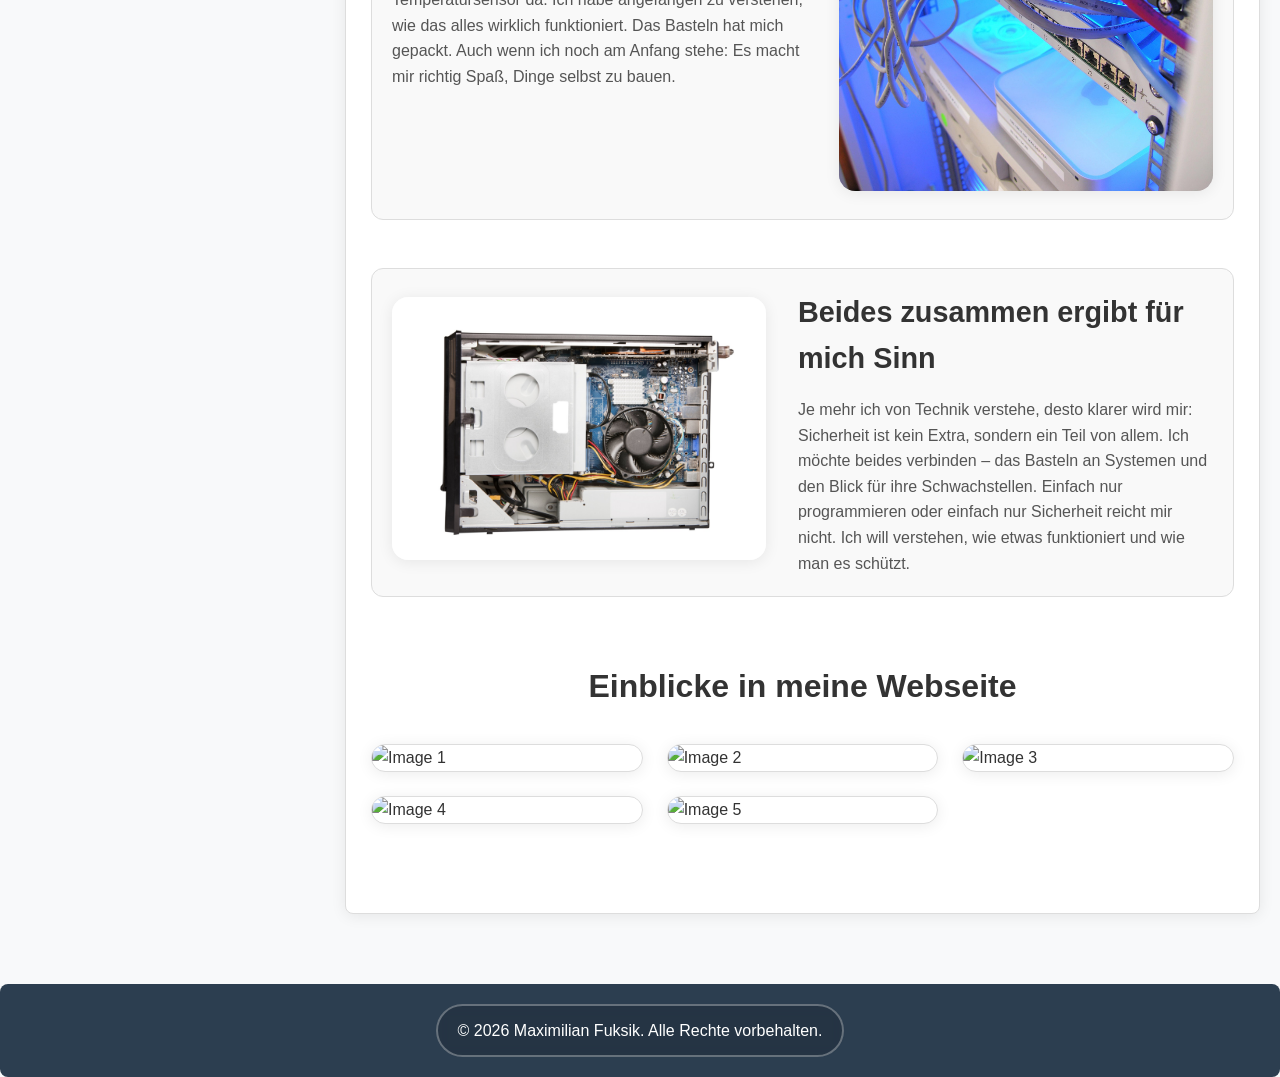
==== commit 8f6a4a36: "Footer correction, Button Darkmode debugg and Button Language debugg. Style improvement" ====
--- a/index.html
+++ b/index.html
@@ -3,6 +3,7 @@
 <head>
     <meta charset="UTF-8">
     <meta name="viewport" content="width=device-width, initial-scale=1.0">
+    <link rel="icon" type="image/x-icon" href="assets/images/favicon.ico">
     <link id="light" rel="stylesheet" href="assets/css/stylesheet.css">
     <title>Maximilian Fuksik</title>
 </head>
@@ -18,15 +19,6 @@
                 <ul id="nav-links">
                     <!-- Dynamic navigation from cv-loader.js will go here -->
                 </ul>
-                
-                <!-- Dark Mode Toggle - STATIC (only once in HTML) -->
-                <li class="dark-mode-item">
-                    <span id="dayNight"> 🔆 | ☾ </span>
-                    <label class="darkMode" for="toggle-checkbox">
-                        <input type="checkbox" id="toggle-checkbox">
-                        <span class="d-btn"></span>
-                    </label>
-                </li>
             </nav>
         </div>
     </div>
@@ -46,33 +38,28 @@
     <!-- SIDEBAR -->
     <aside class="sidebar">
         <div class="widget search-widget">
-            <h3>Search</h3>
+            <h3 id="search-title"></h3>
             <span class="search-icon"></span>
             <input type="text" id="json-search" placeholder="">
         </div>
 
         <!-- SOCIAL MEDIA / PROFILE LINKS - Dynamic from config.json -->
         <div class="widget">
-            <h3>Links</h3>
+            <h3 id="links-title"></h3>
             <div id="social-links" class="profile-links">
                 <!-- Dynamic social links from config.json -->
             </div>
         </div>
         
         <div class="widget">
-            <h3>Contact</h3>
-            <div id="json-contact">
-                <p>Email: <span class="json-email"></span></p>
-                <p>Phone: <span class="json-phone"></span></p>
-                <p>Address: <span class="json-address"></span></p>
-                <p>Country: <span class="json-country"></span></p>
-            </div>
+            <h3 id="contact-title"></h3>
+            <div id="json-contact"></div>
         </div>
 
         <div class="widget">
-            <h3>Interests</h3>
+            <h3 id="interests-title"></h3>
             <div id="json-interests">
-                <p class="json-loading">Loading interests...</p>
+                <p class="json-loading"></p>
             </div>
         </div>
     </aside>
@@ -80,8 +67,8 @@
     <!-- MAIN -->
     <main>
         <div class="welcome">
-            <h1 id="welcome-title">Willkommen auf meiner Webseite</h1>
-            <p id="welcome-text">Ich bin Maximilian Fuksik, und dies ist meine persönliche Webseite.</p>
+            <h1 id="welcome-title"></h1>
+            <p id="welcome-text"></p>
         </div>
 
         <section class="about-section" id="about-section-container">
@@ -89,13 +76,13 @@
         </section>
         
         <section class="gallery">
-            <h2 id="gallery-title">Bildergalerie</h2>
+            <h2 id="gallery-title"></h2>
             <div class="gallery-grid" id="gallery-grid">
-                <div class="gallery-item"><img id="gallery-img-1" src="" alt="Bild 1"></div>
-                <div class="gallery-item"><img id="gallery-img-2" src="" alt="Bild 2"></div>
-                <div class="gallery-item"><img id="gallery-img-3" src="" alt="Bild 3"></div>
-                <div class="gallery-item"><img id="gallery-img-4" src="" alt="Bild 4"></div>
-                <div class="gallery-item"><img id="gallery-img-5" src="" alt="Bild 5"></div>
+                <div class="gallery-item"><img id="gallery-img-1" src="" alt="Image 1"></div>
+                <div class="gallery-item"><img id="gallery-img-2" src="" alt="Image 2"></div>
+                <div class="gallery-item"><img id="gallery-img-3" src="" alt="Image 3"></div>
+                <div class="gallery-item"><img id="gallery-img-4" src="" alt="Image 4"></div>
+                <div class="gallery-item"><img id="gallery-img-5" src="" alt="Image 5"></div>
             </div>
         </section>
     </main>
@@ -111,6 +98,5 @@
 <script src="assets/js/cv-loader.js"></script>
 <script src="assets/js/script.js"></script>
 
-
 </body>
 </html>
--- a/assets/css/stylesheet.css
+++ b/assets/css/stylesheet.css
@@ -1,34 +1,39 @@
-/* Grundlegendes Styling */
+/* ============================================
+   LIGHT MODE STYLESHEET
+   ============================================ */
+
+/* Basic Styling - LIGHT MODE */
 :root {
-    /* Primäre Farbpalette */
+    /* Primary color palette */
     --primary-color: #2c3e50;
     --secondary-color: #2c3e50;
     --accent-color: #e74c3c;
-    
-    /* Hintergrund Farben */
+    --hover-color: #3498db;
+    
+    /* Background colors - LIGHT */
     --bg-color: #f8f9fa;
     --card-bg: #ffffff;
     --light-bg: #f9f9f9;
     
-    /* Text Farben */
+    /* Text colors - LIGHT */
     --text-color: #333333;
     --text-light: #555555;
     --text-lighter: #777777;
     --text-on-dark: #ffffff;
     
-    /* Border/Outline Farben */
+    /* Border/Outline colors */
     --border-color: #dddddd;
     --border-light: #eeeeee;
     
-    /* Effekte */
+    /* Effects */
     --shadow: 0 2px 15px rgba(0,0,0,0.08);
     --shadow-dark: 0 4px 12px rgba(0,0,0,0.25);
     --transition: all 0.3s ease;
     
-    /* Spezielle Farben */
-    --nav-bg: rgba(255, 255, 255, 0.15);
+    /* Special colors */
+    --nav-bg: rgba(0, 0, 0, 0.15);
     --nav-border: rgba(255, 255, 255, 0.3);
-    --clock-bg: rgba(255, 255, 255, 0.15);
+    --clock-bg: rgba(0, 0, 0, 0.15);
     --footer-bg: var(--primary-color);
     --welcome-gradient: linear-gradient(135deg, var(--primary-color), var(--secondary-color));
     --header-gradient: linear-gradient(to bottom, rgba(0,0,0,0.7) 0%, rgba(0,0,0,0.3) 100%);
@@ -48,9 +53,10 @@
     min-height: 100vh;
     display: flex;
     flex-direction: column;
-}
-
-/* Haupt-Container */
+    transition: background-color 0.3s ease, color 0.3s ease;
+}
+
+/* Main Container */
 .container {
     max-width: 1800px;
     width: 100%;
@@ -111,7 +117,10 @@
     font-weight: 500;
 }
 
-/* Navigation */
+/* ============================================
+   NAVIGATION - Language left, Dark mode right, Links centered
+   ============================================ */
+
 #nav {
     background: var(--nav-bg);
     backdrop-filter: blur(6px);
@@ -120,21 +129,75 @@
     border: 2px solid var(--nav-border);
     box-shadow: var(--shadow-dark);
     margin-top: 10px;
-    position: relative;
-}
-
-#nav ul {
+}
+
+#nav nav {
+    display: flex;
+    justify-content: space-between;
+    align-items: center;
+    flex-wrap: wrap;
+}
+
+/* Language Switcher - LEFT */
+.nav-controls-left {
+    display: flex;
+    align-items: center;
+    min-width: 120px;
+}
+
+.lang-switcher {
+    display: flex;
+    align-items: center;
+    gap: 5px;
+    background: rgba(255, 255, 255, 0.15);
+    padding: 4px 10px;
+    border-radius: 30px;
+    backdrop-filter: blur(4px);
+    border: 1px solid rgba(255, 255, 255, 0.3);
+}
+
+.lang-btn {
+    background: none;
+    border: none;
+    cursor: pointer;
+    font-size: 0.85rem;
+    font-weight: 600;
+    padding: 4px 8px;
+    border-radius: 20px;
+    transition: all 0.2s ease;
+    color: var(--text-on-dark);
+    opacity: 0.7;
+}
+
+.lang-btn:hover {
+    opacity: 1;
+    background: rgba(255, 255, 255, 0.2);
+}
+
+.lang-btn.active {
+    opacity: 1;
+    background: var(--primary-color);
+    color: white;
+}
+
+.lang-separator {
+    opacity: 0.5;
+    color: var(--text-on-dark);
+}
+
+/* Navigation Links - CENTER */
+#nav nav ul {
     display: flex;
     justify-content: center;
     align-items: center;
     list-style: none;
     gap: 25px;
-    flex-wrap: nowrap;
-    padding-left: 0;
-    position: relative;
-}
-
-#nav ul li a {
+    margin: 0;
+    padding: 0;
+    flex: 1;
+}
+
+#nav nav ul li a {
     text-decoration: none;
     color: var(--text-on-dark);
     transition: color 0.3s;
@@ -143,26 +206,27 @@
     white-space: nowrap;
 }
 
-#nav ul li a:hover {
-    color: var(--primary-color);
-}
-
-/* Darkmode Switch */
+#nav nav ul li a:hover {
+    color: var(--hover-color);
+}
+
+/* Dark Mode Switch - RIGHT */
+.nav-controls-right {
+    display: flex;
+    align-items: center;
+    justify-content: flex-end;
+    min-width: 120px;
+}
+
 .dark-mode-item {
-    position: absolute;
-    right: 20px;
-    top: 50%;
-    transform: translateY(-50%);
     display: flex;
     align-items: center;
-    gap: 10px;
-    white-space: nowrap;
+    gap: 8px;
 }
 
 #dayNight {
     font-size: 18px;
     color: var(--text-on-dark);
-    margin-right: 10px;
 }
 
 .darkMode {
@@ -206,7 +270,7 @@
 
 .darkMode input:checked + .d-btn:before {
     transform: translate(30px);
-    background: var(--text-lighter); /*t c*/
+    background: var(--text-lighter);
 }
 
 /* Sidebar */
@@ -218,6 +282,7 @@
     grid-column: 1;
     height: fit-content;
     border: 1px solid var(--border-color);
+    transition: background-color 0.3s ease;
 }
 
 .widget {
@@ -266,6 +331,7 @@
     grid-column: 2;
     margin-bottom: 30px;
     border: 1px solid var(--border-color);
+    transition: background-color 0.3s ease;
 }
 
 h1, h2, h3, h4, h5, h6 {
@@ -803,7 +869,113 @@
     color: var(--primary-color);
 }
 
-/* Uhr */
+/* ============================================
+   IMPRESSUM & DATENSCHUTZ STYLES
+   ============================================ */
+
+.content-box {
+    background: var(--card-bg);
+    padding: 25px;
+    border-radius: 12px;
+    box-shadow: var(--shadow);
+    border: 1px solid var(--border-color);
+}
+
+.content-box h1 {
+    color: var(--primary-color);
+    margin-bottom: 30px;
+    padding-bottom: 15px;
+    border-bottom: 2px solid var(--primary-color);
+    font-size: 2rem;
+}
+
+.impressum-section {
+    margin-bottom: 30px;
+}
+
+.impressum-section h2 {
+    color: var(--primary-color);
+    margin-bottom: 15px;
+    font-size: 1.3rem;
+}
+
+.impressum-section h3 {
+    color: var(--text-color);
+    margin: 15px 0 10px 0;
+    font-size: 1.1rem;
+}
+
+.impressum-details {
+    padding-left: 15px;
+    border-left: 3px solid var(--primary-color);
+}
+
+.impressum-details p {
+    margin: 8px 0;
+    line-height: 1.6;
+    color: var(--text-light);
+}
+
+.datenschutz-section {
+    margin-bottom: 35px;
+}
+
+.datenschutz-section h2 {
+    color: var(--primary-color);
+    margin-bottom: 15px;
+    font-size: 1.3rem;
+}
+
+.datenschutz-section h3 {
+    color: var(--text-color);
+    margin: 15px 0 10px 0;
+    font-size: 1.1rem;
+}
+
+.datenschutz-details {
+    padding-left: 15px;
+    border-left: 3px solid var(--primary-color);
+}
+
+.datenschutz-details p {
+    margin: 8px 0;
+    line-height: 1.6;
+    color: var(--text-light);
+}
+
+.datenschutz-details ul {
+    margin: 10px 0 10px 20px;
+    padding-left: 0;
+}
+
+.datenschutz-details li {
+    margin: 5px 0;
+    line-height: 1.5;
+    color: var(--text-light);
+}
+
+/* Responsive adjustments for Impressum & Datenschutz */
+@media (max-width: 768px) {
+    .content-box {
+        padding: 15px;
+    }
+    
+    .content-box h1 {
+        font-size: 1.6rem;
+    }
+    
+    .impressum-section h2,
+    .datenschutz-section h2 {
+        font-size: 1.2rem;
+    }
+    
+    .impressum-details,
+    .datenschutz-details {
+        padding-left: 10px;
+    }
+}
+
+/* Clock */
 #clock {
     position: absolute;
     top: 15px;
@@ -817,6 +989,7 @@
     border: 2px solid var(--nav-border);
     backdrop-filter: blur(6px);
     min-width: 120px;
+    z-index: 10;
 }
 
 #clock .time {
@@ -831,14 +1004,10 @@
     opacity: 0.85;
 }
 
-/* Responsive Anpassungen */
+/* Responsive adjustments */
 @media (max-width: 1200px) {
     .container {
         max-width: 100%;
-    }
-    
-    #clock {
-        right: 20px;
     }
 }
 
@@ -856,20 +1025,6 @@
     main {
         grid-column: 1;
     }
-    
-    #nav ul {
-        flex-wrap: wrap;
-        justify-content: center;
-        gap: 15px;
-        padding-right: 80px;
-    }
-    
-    .dark-mode-item {
-        position: absolute;
-        right: 20px;
-        top: 50%;
-        transform: translateY(-50%);
-    }
 }
 
 @media (max-width: 768px) {
@@ -879,34 +1034,41 @@
     
     #nav {
         padding: 10px 15px;
-        padding-right: 80px;
-    }
-    
-    #nav ul {
+    }
+    
+    #nav nav {
+        flex-direction: column;
+        gap: 12px;
+    }
+    
+    #nav nav ul {
         flex-direction: column;
         gap: 10px;
-        padding-right: 0;
-    }
-    
-    #nav ul li a {
+    }
+    
+    #nav nav ul li a {
         font-size: 16px;
     }
     
-    .dark-mode-item {
-        position: static;
-        transform: none;
-        justify-content: center;
-        margin-top: 10px;
-        order: 1;
-        width: 100%;
+    .nav-controls-left,
+    .nav-controls-right {
+        min-width: auto;
     }
     
     #clock {
-        position: relative;
-        top: auto;
-        right: auto;
-        margin: 10px auto;
-        display: inline-block;
+        position: absolute;
+        top: 10px;
+        right: 10px;
+        padding: 8px 12px;
+        min-width: 100px;
+    }
+    
+    #clock .time {
+        font-size: 1rem;
+    }
+    
+    #clock #date {
+        font-size: 0.7rem;
     }
     
     .about-item, .about-item.reverse {
@@ -927,10 +1089,9 @@
 }
 
 /* ============================================
-   JSON CV STYLES - Für deine Bewerbungsseite
+   JSON CV STYLES
    ============================================ */
 
-/* JSON Loading & Error States */
 .json-loading {
     text-align: center;
     padding: 20px;
@@ -962,7 +1123,6 @@
     margin: 10px 0;
 }
 
-/* Persönliche Daten - JSON Version */
 .json-personal-data p {
     margin: 8px 0;
     line-height: 1.5;
@@ -1032,12 +1192,6 @@
     border-radius: 4px;
 }
 
-.job-meta .location::before,
-.job-meta .period::before {
-    margin-right: 5px;
-    opacity: 0.7;
-}
-
 .job-responsibilities {
     margin: 0;
     padding-left: 20px;
@@ -1156,7 +1310,7 @@
     margin-top: 5px;
 }
 
-/* Skill Tags - Unterschiedliche Farben für Kategorien */
+/* Skill Tags */
 .skill-tag {
     display: inline-block;
     padding: 6px 14px;
@@ -1168,21 +1322,18 @@
     border: 1px solid transparent;
 }
 
-/* Sprachen */
 .skills-list.languages .skill-tag {
     background: linear-gradient(135deg, #4db8ff, #3498db);
     color: white;
     box-shadow: 0 2px 5px rgba(77, 184, 255, 0.3);
 }
 
-/* Software */
 .skills-list.software .skill-tag {
     background: linear-gradient(135deg, #36d399, #27ae60);
     color: white;
     box-shadow: 0 2px 5px rgba(54, 211, 153, 0.3);
 }
 
-/* Abilities */
 .skills-list.abilities .skill-tag {
     background: linear-gradient(135deg, #9b59b6, #8e44ad);
     color: white;
@@ -1194,7 +1345,6 @@
     box-shadow: 0 4px 8px rgba(0,0,0,0.15);
 }
 
-/* Führerschein */
 .license {
     color: var(--text-color, #333);
     font-weight: 500;
@@ -1230,7 +1380,7 @@
     box-shadow: 0 3px 6px rgba(231, 76, 60, 0.3);
 }
 
-/* Timeline mit JSON-Daten */
+/* Timeline with JSON data */
 .timeline-item.has-data {
     background: rgba(77, 184, 255, 0.05);
     border: 1px solid rgba(77, 184, 255, 0.2);
@@ -1301,7 +1451,88 @@
     gap: 10px;
 }
 
-/* Responsive Design für JSON Sections */
+/* Social Links */
+.profile-links {
+    display: flex;
+    flex-direction: column;
+    gap: 4px;
+    margin-top: 4px;
+}
+
+.profile-links a {
+    display: flex;
+    align-items: center;
+    gap: 12px;
+    padding: 12px 16px;
+    background: var(--light-bg);
+    border-radius: 12px;
+    text-decoration: none;
+    color: var(--text-color);
+    font-weight: 500;
+    transition: var(--transition);
+    border: 1px solid var(--border-color);
+    position: relative;
+    overflow: hidden;
+}
+
+.profile-links a::before {
+    content: '';
+    position: absolute;
+    top: 0;
+    left: 0;
+    width: 0;
+    height: 100%;
+    background: rgba(0, 0, 0, 0.05);
+    transition: width 0.3s ease;
+    z-index: 0;
+}
+
+.profile-links a:hover::before {
+    width: 100%;
+}
+
+.profile-links a:hover {
+    transform: translateX(5px);
+    border-color: var(--primary-color);
+}
+
+.profile-links a .social-icon {
+    font-size: 1.5rem;
+    min-width: 32px;
+    text-align: center;
+    z-index: 1;
+}
+
+.profile-links a .social-name {
+    flex: 1;
+    z-index: 1;
+}
+
+.profile-links a[data-platform="github"]:hover {
+    border-color: #333;
+    background: #333;
+    color: white;
+}
+
+.profile-links a[data-platform="linkedin"]:hover {
+    border-color: #0077b5;
+    background: #0077b5;
+    color: white;
+}
+
+.profile-links a[data-platform="email"]:hover {
+    border-color: #ea4335;
+    background: #ea4335;
+    color: white;
+}
+
+.profile-links a:hover {
+    background: var(--primary-color);
+    color: var(--text-on-dark);
+    border-color: var(--primary-color);
+}
+
+/* Responsive Design for JSON Sections */
 @media (max-width: 768px) {
     .work-item,
     .education-item,
@@ -1344,7 +1575,7 @@
     }
 }
 
-/* Animationen */
+/* Animations */
 @keyframes fadeIn {
     from {
         opacity: 0;
@@ -1363,7 +1594,7 @@
     animation: fadeIn 0.5s ease forwards;
 }
 
-/* Verzögerte Animationen für Items */
+/* Delayed animations for items */
 .work-item:nth-child(1) { animation-delay: 0.1s; }
 .work-item:nth-child(2) { animation-delay: 0.2s; }
 .work-item:nth-child(3) { animation-delay: 0.3s; }
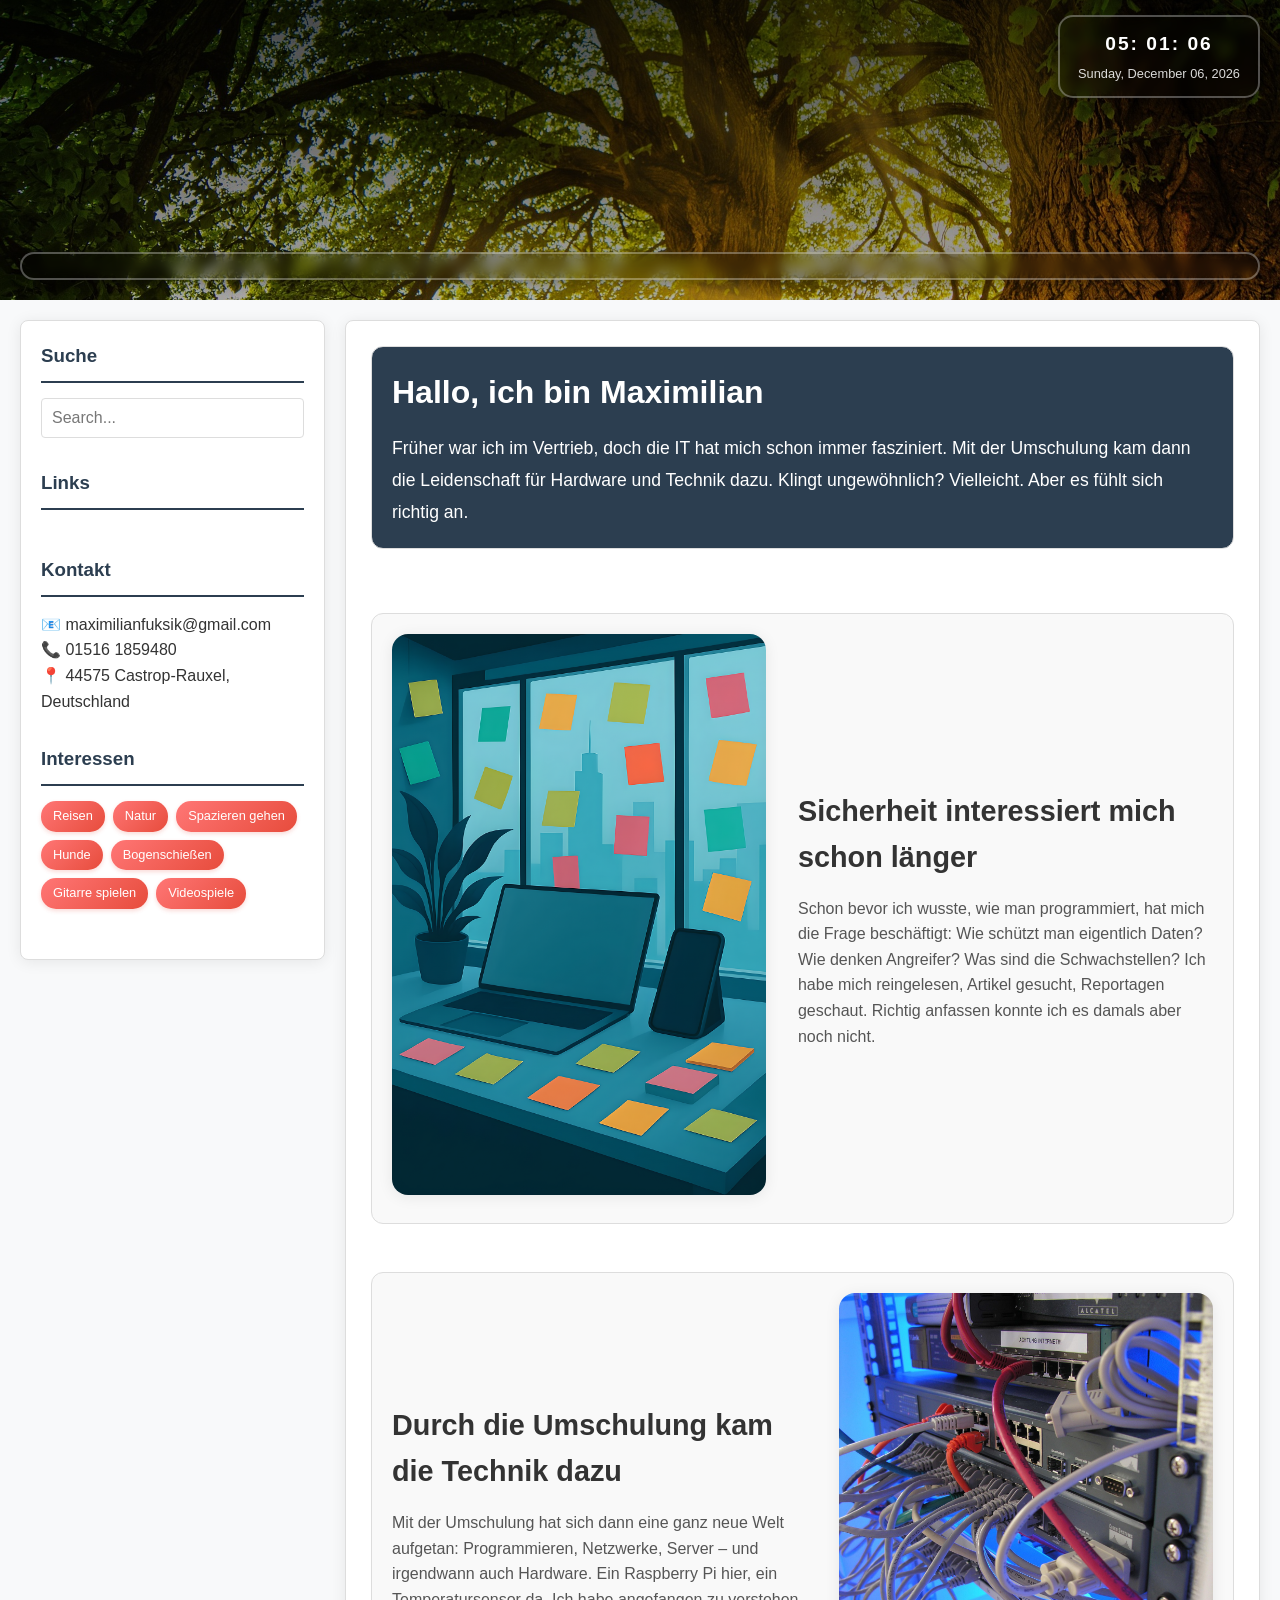
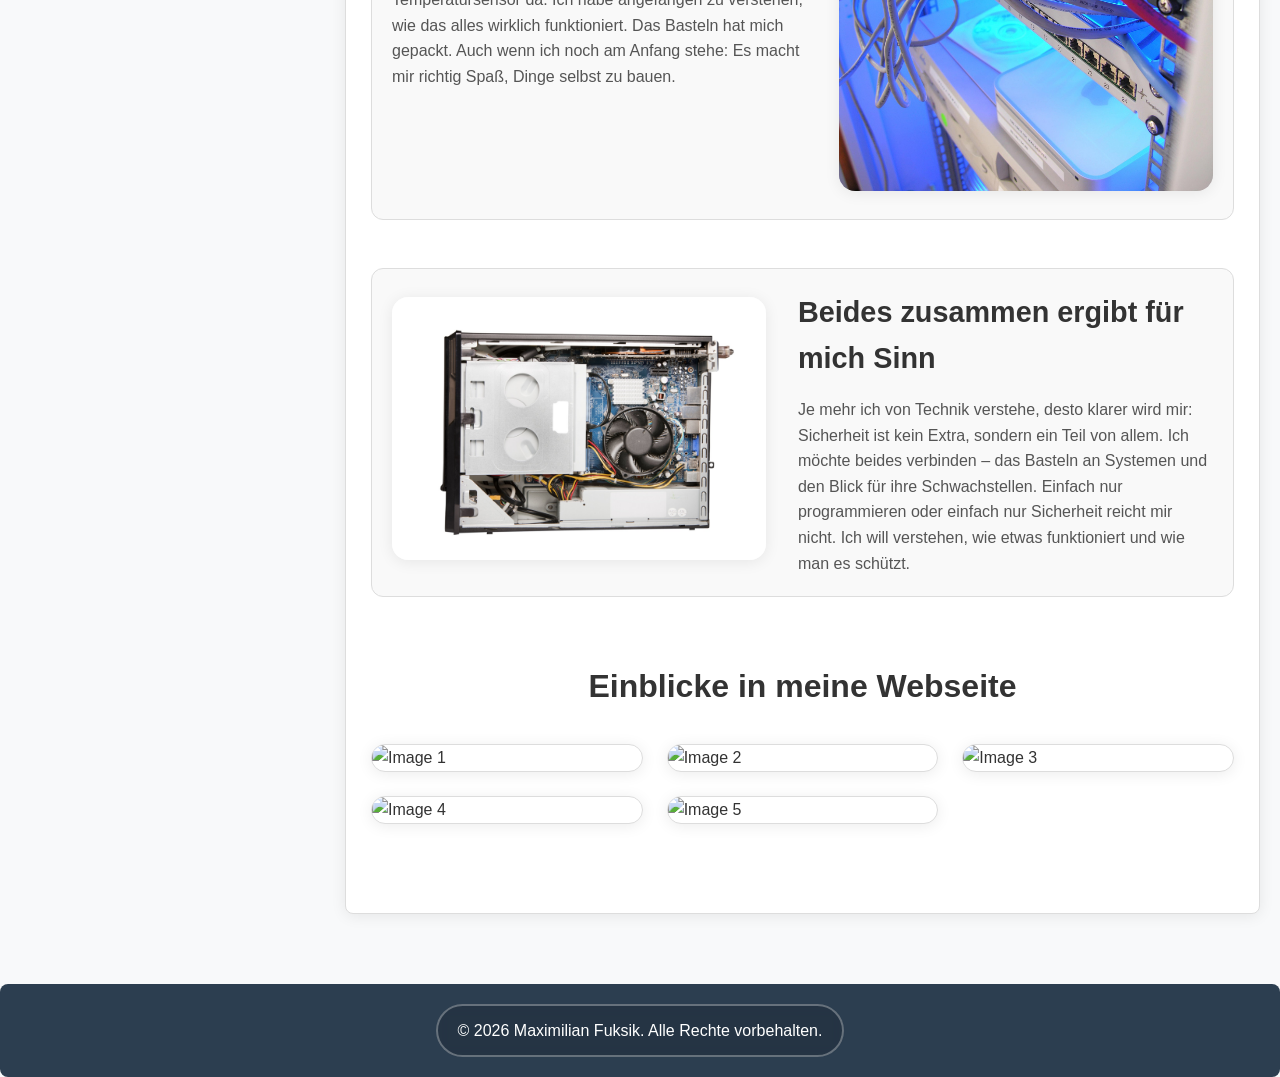
==== commit 31a3ef9c: "Main page bigger Pics onclick." ====
--- a/index.html
+++ b/index.html
@@ -88,6 +88,13 @@
     </main>
 </div>
 
+<!-- Lightbox Modal -->
+<div id="lightbox" class="lightbox">
+    <span class="lightbox-close">&times;</span>
+    <img class="lightbox-content" id="lightbox-img">
+    <div class="lightbox-caption" id="lightbox-caption"></div>
+</div>
+
 <!-- FOOTER - Dynamic from config.json -->
 <footer>
     <p id="footer-links">
--- a/assets/css/stylesheet.css
+++ b/assets/css/stylesheet.css
@@ -1623,4 +1623,64 @@
         box-shadow: none !important;
         border: 1px solid #ddd !important;
     }
+}
+
+/* ============================================
+   LIGHTBOX STYLES
+   ============================================ */
+
+.lightbox {
+    display: none;
+    position: fixed;
+    z-index: 2000;
+    left: 0;
+    top: 0;
+    width: 100%;
+    height: 100%;
+    background-color: rgba(0,0,0,0.9);
+    cursor: pointer;
+}
+
+.lightbox-content {
+    position: absolute;
+    top: 50%;
+    left: 50%;
+    transform: translate(-50%, -50%);
+    max-width: 90%;
+    max-height: 90%;
+    object-fit: contain;
+    animation: zoomIn 0.3s ease;
+}
+
+@keyframes zoomIn {
+    from { transform: translate(-50%, -50%) scale(0.8); opacity: 0; }
+    to { transform: translate(-50%, -50%) scale(1); opacity: 1; }
+}
+
+.lightbox-close {
+    position: absolute;
+    top: 20px;
+    right: 35px;
+    color: #fff;
+    font-size: 40px;
+    font-weight: bold;
+    transition: 0.3s;
+    cursor: pointer;
+    z-index: 2001;
+}
+
+.lightbox-close:hover {
+    color: #bbb;
+}
+
+.lightbox-caption {
+    position: absolute;
+    bottom: 20px;
+    left: 0;
+    width: 100%;
+    text-align: center;
+    color: #fff;
+    font-size: 1rem;
+    padding: 10px;
+    background: rgba(0,0,0,0.5);
 }
